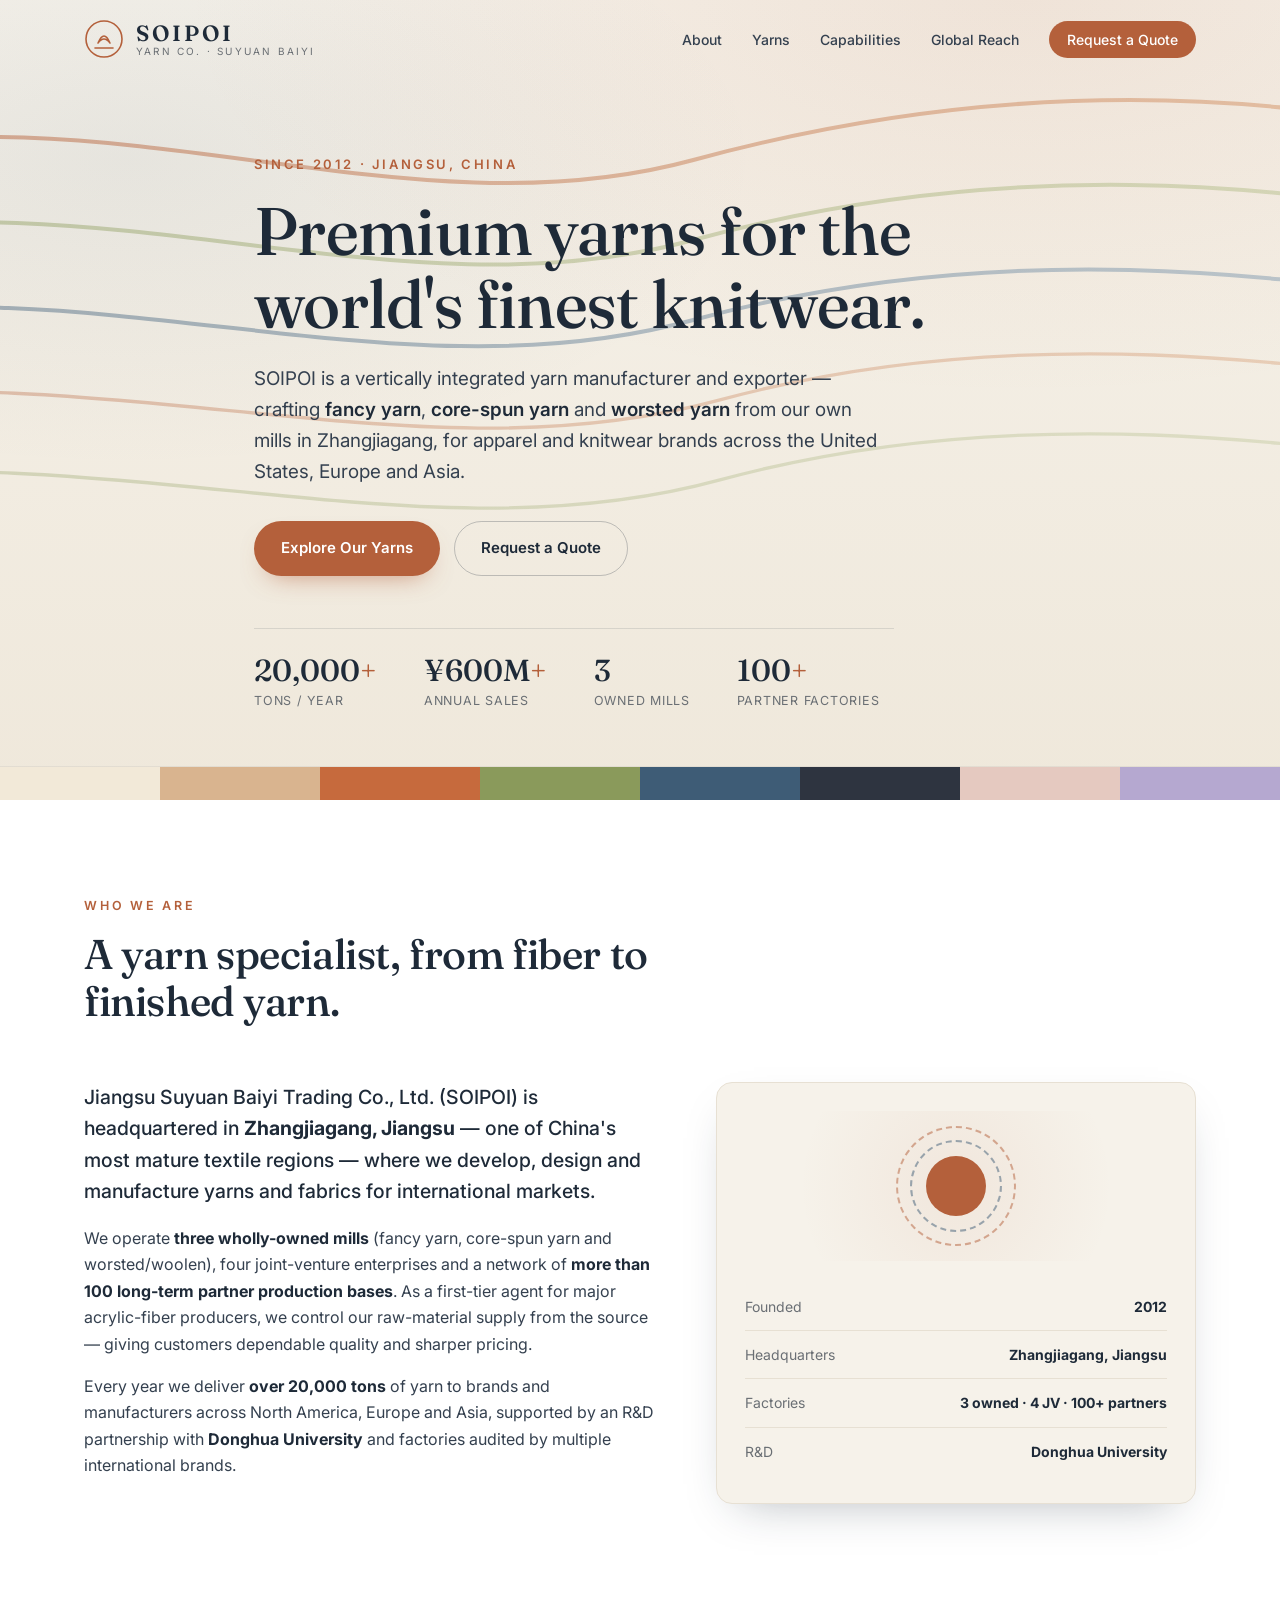
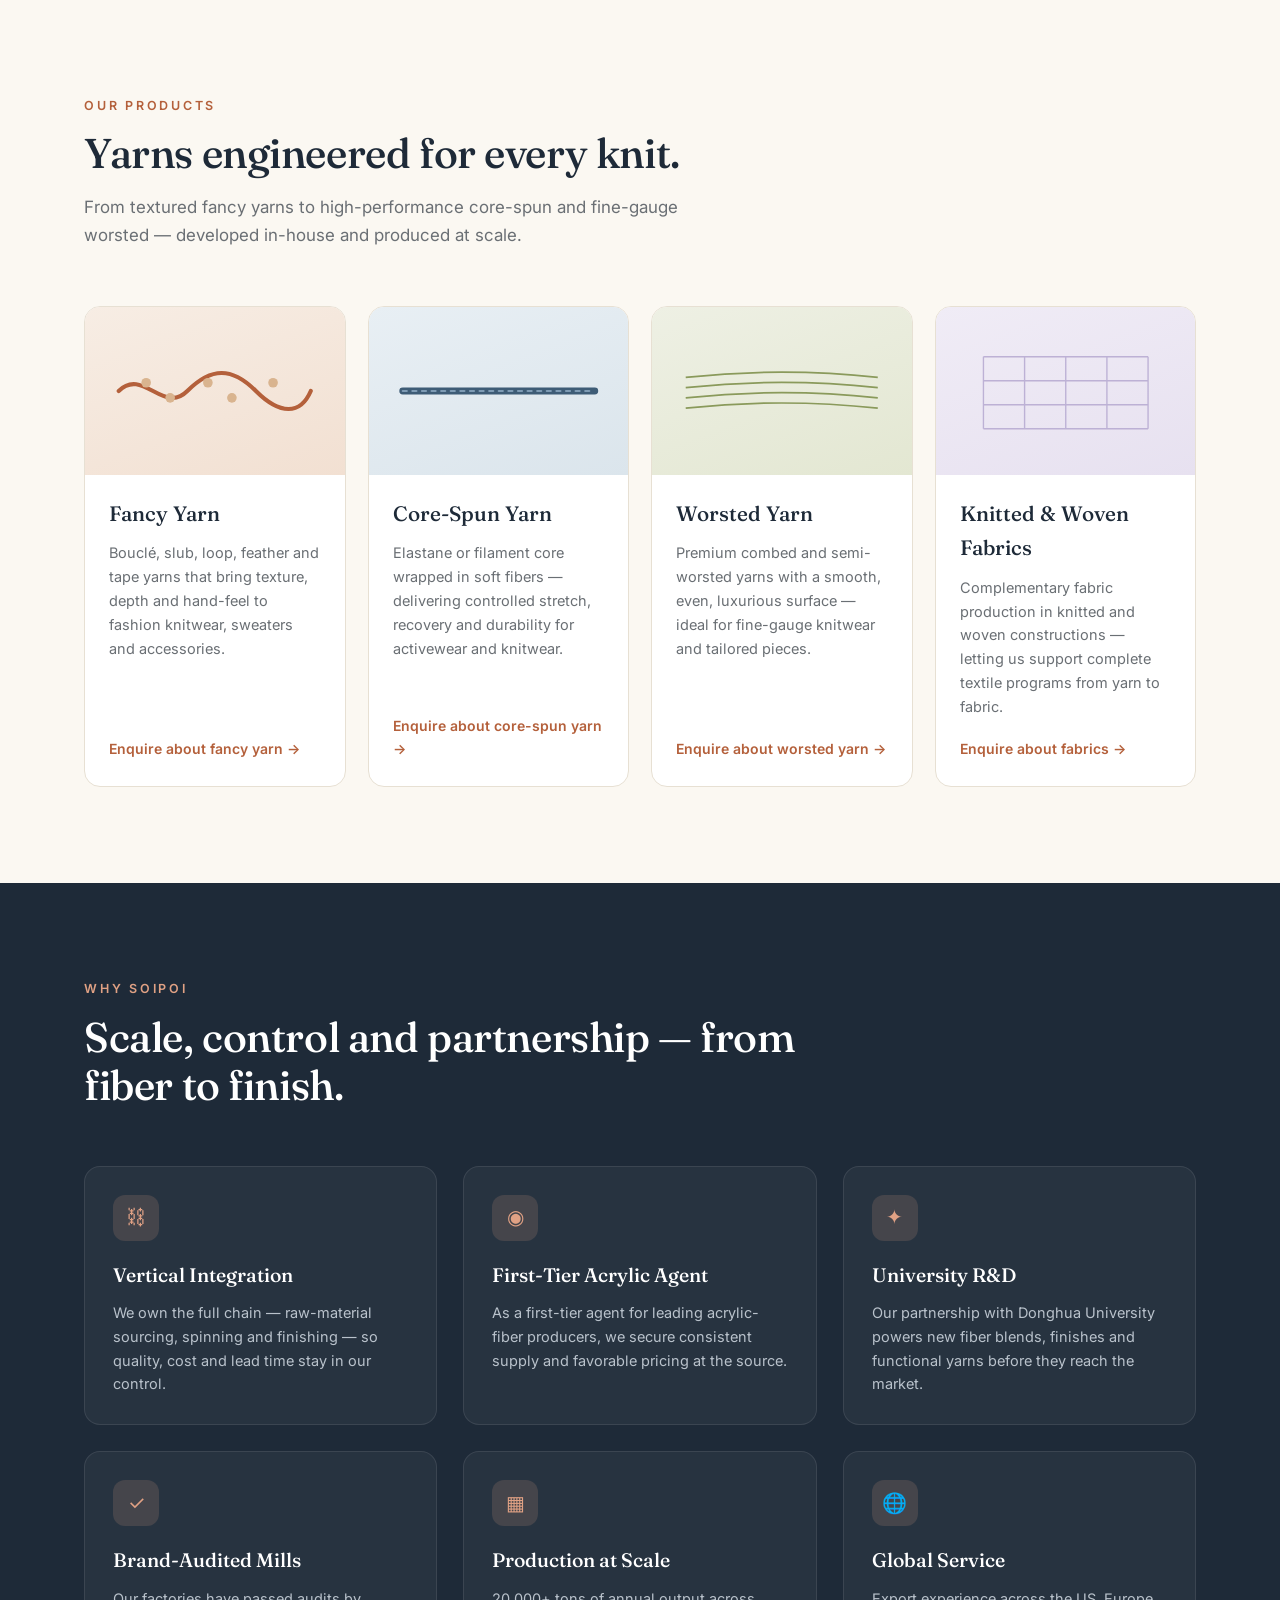
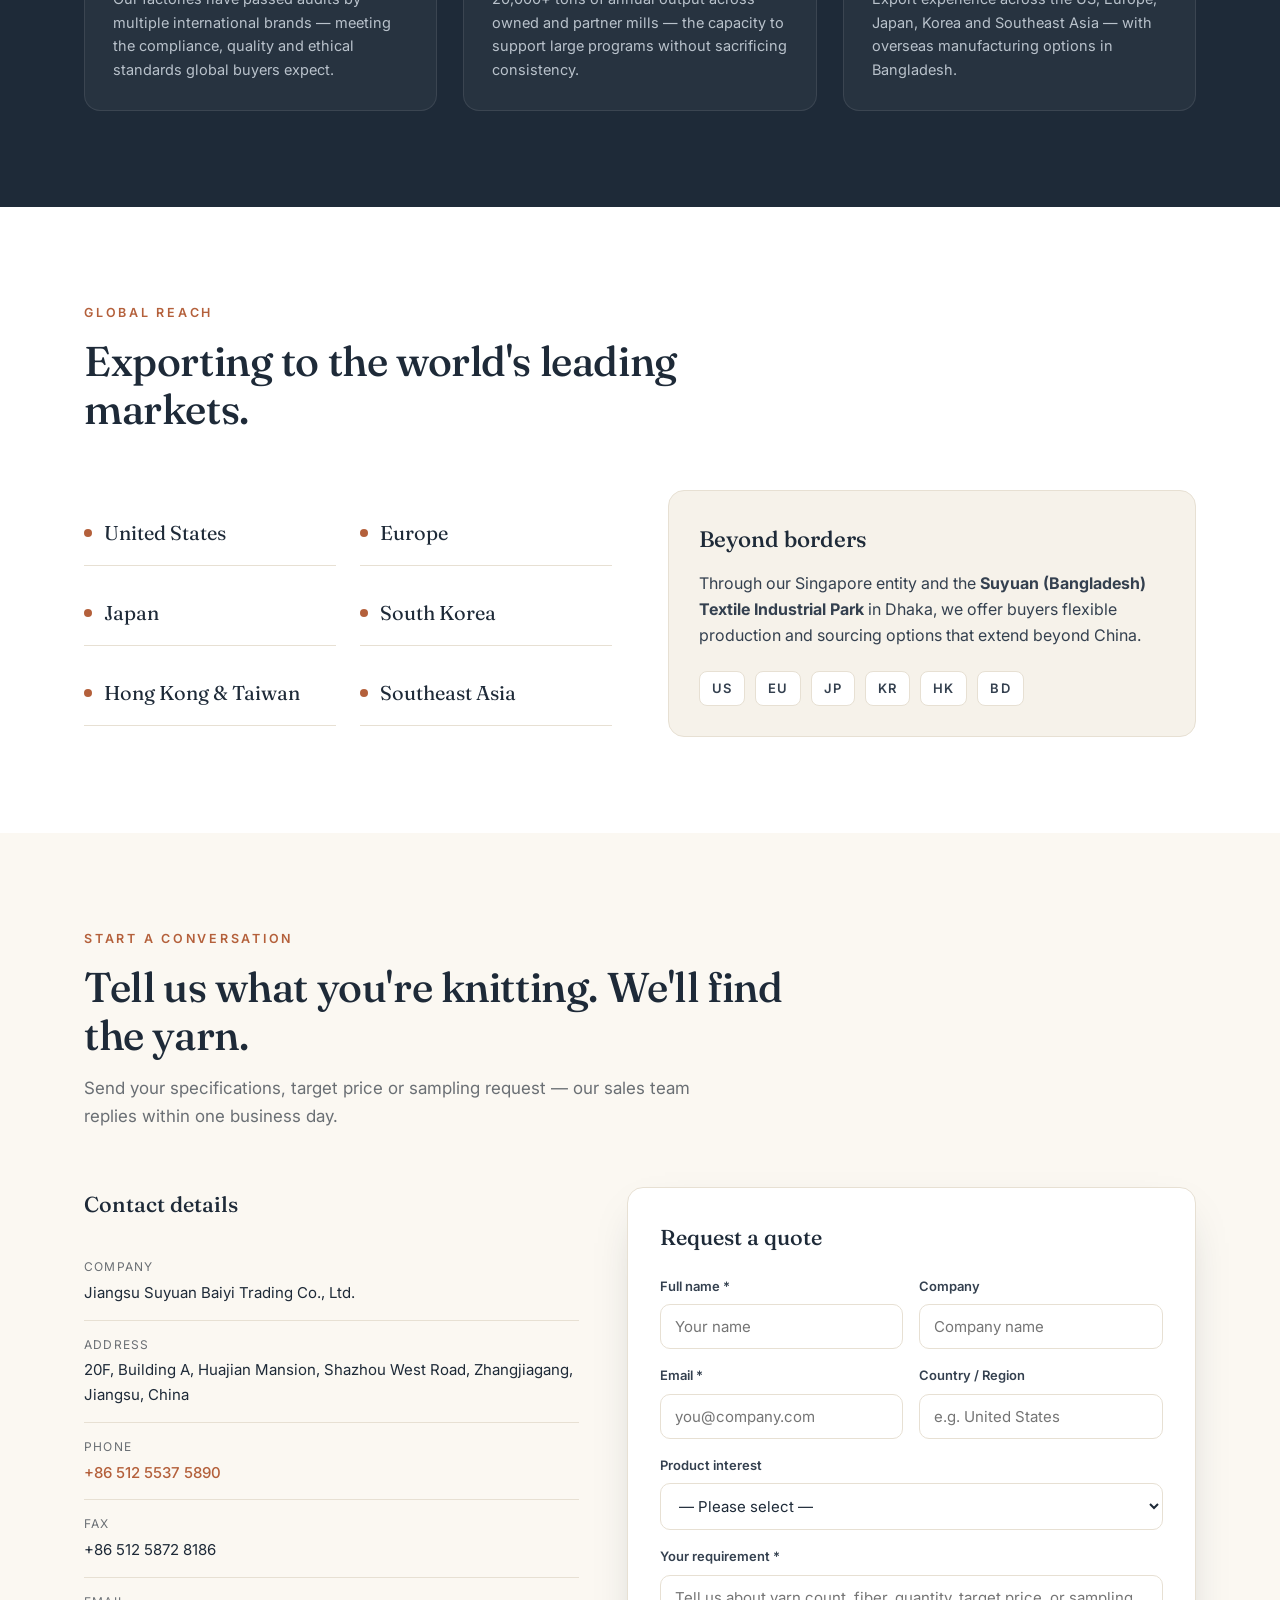
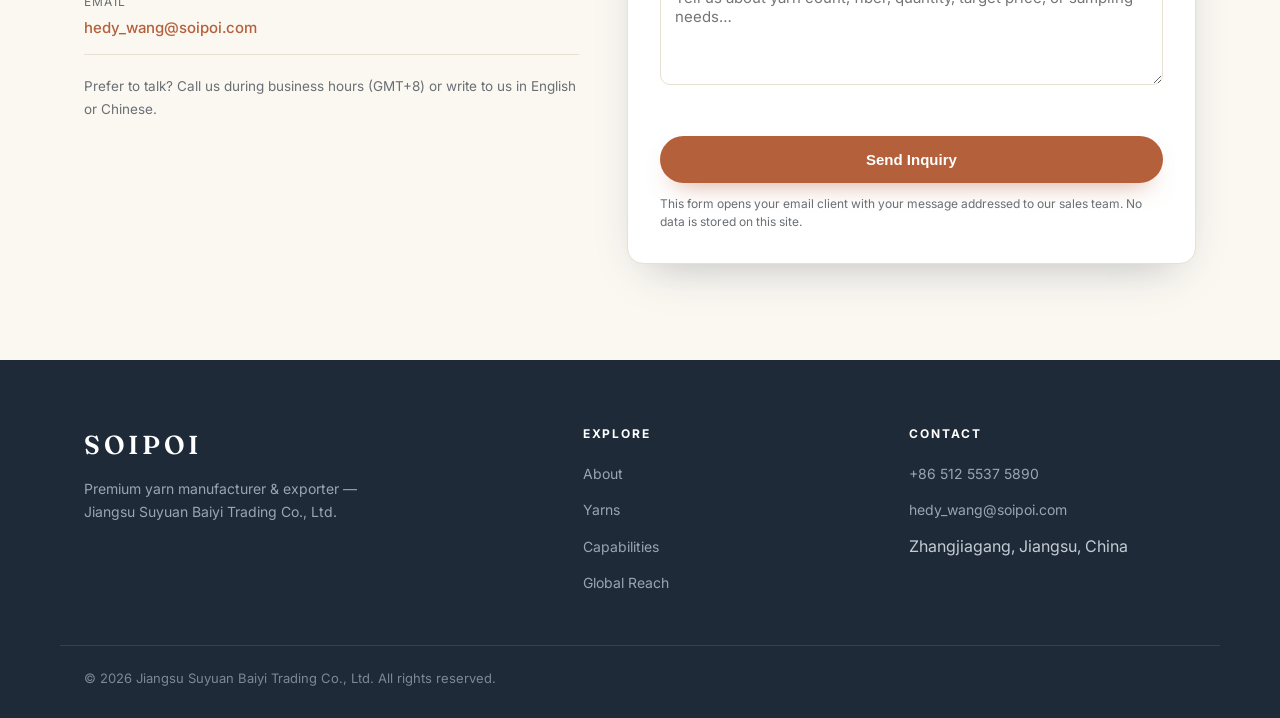
==== index.html @ b02150e7 "Launch SOIPOI overseas site for Jiangsu Suyuan Baiyi Trading Co., Ltd. Co-Authored-By: Claude <norep" ====
<!DOCTYPE html>
<html lang="en">
<head>
  <meta charset="UTF-8" />
  <meta name="viewport" content="width=device-width, initial-scale=1.0" />
  <title>SOIPOI — Premium Yarn Manufacturer &amp; Exporter | Jiangsu Suyuan Baiyi Trading Co., Ltd.</title>
  <meta name="description" content="SOIPOI (Jiangsu Suyuan Baiyi Trading Co., Ltd.) is a vertically integrated yarn manufacturer and exporter in Jiangsu, China — specialist in fancy yarn, core-spun yarn, worsted yarn and knitted/woven fabrics for brands across the US, Europe and Asia." />
  <meta name="keywords" content="fancy yarn, core-spun yarn, worsted yarn, yarn manufacturer, yarn exporter, China yarn supplier, knitted fabric, woven fabric, SOIPOI, Jiangsu Suyuan Baiyi" />
  <meta name="author" content="Jiangsu Suyuan Baiyi Trading Co., Ltd." />
  <link rel="canonical" href="https://justonething11.github.io/soipoi-yarn/" />

  <!-- Open Graph -->
  <meta property="og:type" content="website" />
  <meta property="og:site_name" content="SOIPOI — Jiangsu Suyuan Baiyi" />
  <meta property="og:title" content="SOIPOI — Premium Yarn Manufacturer &amp; Exporter" />
  <meta property="og:description" content="Fancy, core-spun and worsted yarns from our own mills in Jiangsu, China — for the world's finest knitwear and apparel brands." />
  <meta property="og:url" content="https://justonething11.github.io/soipoi-yarn/" />
  <meta name="twitter:card" content="summary_large_image" />

  <link rel="icon" type="image/svg+xml" href="favicon.svg" />
  <link rel="preconnect" href="https://fonts.googleapis.com" />
  <link rel="preconnect" href="https://fonts.gstatic.com" crossorigin />
  <link href="https://fonts.googleapis.com/css2?family=Fraunces:opsz,wght@9..144,400;9..144,500;9..144,600&family=Inter:wght@400;500;600;700&display=swap" rel="stylesheet" />
  <link rel="stylesheet" href="styles.css" />

  <!-- Structured data for search engines -->
  <script type="application/ld+json">
  {
    "@context": "https://schema.org",
    "@type": "Organization",
    "name": "Jiangsu Suyuan Baiyi Trading Co., Ltd. (SOIPOI)",
    "alternateName": "SOIPOI",
    "url": "https://justonething11.github.io/soipoi-yarn/",
    "description": "Vertically integrated yarn manufacturer and exporter specializing in fancy yarn, core-spun yarn, worsted yarn and knitted/woven fabrics.",
    "foundingDate": "2012",
    "address": {
      "@type": "PostalAddress",
      "addressLocality": "Zhangjiagang",
      "addressRegion": "Jiangsu",
      "addressCountry": "CN"
    },
    "contactPoint": {
      "@type": "ContactPoint",
      "telephone": "+86-512-55375890",
      "contactType": "sales",
      "email": "hedy_wang@soipoi.com"
    }
  }
  </script>
</head>
<body>
  <a class="skip-link" href="#main">Skip to content</a>

  <!-- ===== Header ===== -->
  <header class="site-header" id="siteHeader">
    <div class="container header-inner">
      <a class="brand" href="#top" aria-label="SOIPOI home">
        <span class="brand-mark" aria-hidden="true">
          <svg viewBox="0 0 40 40" width="40" height="40" role="img">
            <circle cx="20" cy="20" r="18" fill="none" stroke="currentColor" stroke-width="1.6"/>
            <path d="M14 24 Q20 10 26 24 Q20 16 14 24 Z" fill="none" stroke="currentColor" stroke-width="1.6" stroke-linejoin="round"/>
            <line x1="11" y1="29" x2="29" y2="29" stroke="currentColor" stroke-width="1.6" stroke-linecap="round"/>
          </svg>
        </span>
        <span class="brand-text">
          <span class="brand-name">SOIPOI</span>
          <span class="brand-sub">YARN CO. · SUYUAN BAIYI</span>
        </span>
      </a>

      <nav class="main-nav" aria-label="Primary">
        <ul>
          <li><a href="#about">About</a></li>
          <li><a href="#products">Yarns</a></li>
          <li><a href="#capabilities">Capabilities</a></li>
          <li><a href="#markets">Global Reach</a></li>
          <li><a href="#contact" class="nav-cta">Request a Quote</a></li>
        </ul>
      </nav>

      <button class="nav-toggle" id="navToggle" aria-label="Toggle menu" aria-expanded="false">
        <span></span><span></span><span></span>
      </button>
    </div>
  </header>

  <main id="main">
    <!-- ===== Hero ===== -->
    <section class="hero" id="top">
      <div class="hero-bg" aria-hidden="true">
        <svg class="hero-threads" viewBox="0 0 1200 600" preserveAspectRatio="xMidYMid slice">
          <defs>
            <linearGradient id="threadA" x1="0" y1="0" x2="1" y2="0">
              <stop offset="0" stop-color="#B4603B"/><stop offset="1" stop-color="#D89A6B"/>
            </linearGradient>
            <linearGradient id="threadB" x1="0" y1="0" x2="1" y2="0">
              <stop offset="0" stop-color="#8A9A5B"/><stop offset="1" stop-color="#B5C08A"/>
            </linearGradient>
            <linearGradient id="threadC" x1="0" y1="0" x2="1" y2="0">
              <stop offset="0" stop-color="#3E5C76"/><stop offset="1" stop-color="#7E9BB4"/>
            </linearGradient>
          </defs>
          <path d="M-40 120 C 200 60, 420 180, 640 120 S 1080 60, 1280 120" fill="none" stroke="url(#threadA)" stroke-width="3" opacity="0.5"/>
          <path d="M-40 180 C 200 130, 420 240, 640 180 S 1080 130, 1280 180" fill="none" stroke="url(#threadB)" stroke-width="3" opacity="0.45"/>
          <path d="M-40 240 C 200 200, 420 300, 640 240 S 1080 200, 1280 240" fill="none" stroke="url(#threadC)" stroke-width="3" opacity="0.45"/>
          <path d="M-40 300 C 220 270, 440 360, 660 300 S 1100 270, 1280 300" fill="none" stroke="url(#threadA)" stroke-width="2.5" opacity="0.35"/>
          <path d="M-40 360 C 220 330, 440 420, 660 360 S 1100 330, 1280 360" fill="none" stroke="url(#threadB)" stroke-width="2.5" opacity="0.32"/>
        </svg>
        <div class="hero-swatch-row" aria-hidden="true">
          <span style="--c:#F2E9D8"></span><span style="--c:#D9B48F"></span><span style="--c:#C66A3D"></span>
          <span style="--c:#8A9A5B"></span><span style="--c:#3E5C76"></span><span style="--c:#2E3440"></span>
          <span style="--c:#E5C9C0"></span><span style="--c:#B5A8D0"></span>
        </div>
      </div>

      <div class="container hero-inner">
        <p class="hero-eyebrow">Since 2012 · Jiangsu, China</p>
        <h1 class="hero-title">Premium yarns for the world's finest knitwear.</h1>
        <p class="hero-sub">
          SOIPOI is a vertically integrated yarn manufacturer and exporter — crafting
          <strong>fancy yarn</strong>, <strong>core-spun yarn</strong> and <strong>worsted yarn</strong>
          from our own mills in Zhangjiagang, for apparel and knitwear brands across the United States, Europe and Asia.
        </p>
        <div class="hero-actions">
          <a href="#products" class="btn btn-primary">Explore Our Yarns</a>
          <a href="#contact" class="btn btn-ghost">Request a Quote</a>
        </div>
        <ul class="hero-stats">
          <li><strong>20,000<span>+</span></strong><span>tons / year</span></li>
          <li><strong>¥600M<span>+</span></strong><span>annual sales</span></li>
          <li><strong>3</strong><span>owned mills</span></li>
          <li><strong>100<span>+</span></strong><span>partner factories</span></li>
        </ul>
      </div>
    </section>

    <!-- ===== About ===== -->
    <section class="section about" id="about">
      <div class="container">
        <div class="section-head">
          <p class="kicker">Who we are</p>
          <h2>A yarn specialist, from fiber to finished yarn.</h2>
        </div>
        <div class="about-grid">
          <div class="about-copy">
            <p class="lede">
              Jiangsu Suyuan Baiyi Trading Co., Ltd. (SOIPOI) is headquartered in
              <strong>Zhangjiagang, Jiangsu</strong> — one of China's most mature textile regions —
              where we develop, design and manufacture yarns and fabrics for international markets.
            </p>
            <p>
              We operate <strong>three wholly-owned mills</strong> (fancy yarn, core-spun yarn and
              worsted/woolen), four joint-venture enterprises and a network of
              <strong>more than 100 long-term partner production bases</strong>. As a first-tier agent
              for major acrylic-fiber producers, we control our raw-material supply from the source —
              giving customers dependable quality and sharper pricing.
            </p>
            <p>
              Every year we deliver <strong>over 20,000 tons</strong> of yarn to brands and manufacturers
              across North America, Europe and Asia, supported by an R&amp;D partnership with
              <strong>Donghua University</strong> and factories audited by multiple international brands.
            </p>
          </div>
          <div class="about-card">
            <div class="about-card-visual" aria-hidden="true">
              <div class="spool">
                <div class="spool-ring r1"></div>
                <div class="spool-ring r2"></div>
                <div class="spool-ring r3"></div>
                <div class="spool-core"></div>
              </div>
            </div>
            <ul class="about-facts">
              <li><span>Founded</span><strong>2012</strong></li>
              <li><span>Headquarters</span><strong>Zhangjiagang, Jiangsu</strong></li>
              <li><span>Factories</span><strong>3 owned · 4 JV · 100+ partners</strong></li>
              <li><span>R&amp;D</span><strong>Donghua University</strong></li>
            </ul>
          </div>
        </div>
      </div>
    </section>

    <!-- ===== Products ===== -->
    <section class="section products" id="products">
      <div class="container">
        <div class="section-head">
          <p class="kicker">Our products</p>
          <h2>Yarns engineered for every knit.</h2>
          <p class="section-lead">From textured fancy yarns to high-performance core-spun and fine-gauge worsted — developed in-house and produced at scale.</p>
        </div>

        <div class="product-grid">
          <article class="product-card">
            <div class="product-media fancy" aria-hidden="true">
              <svg viewBox="0 0 320 180" preserveAspectRatio="xMidYMid meet">
                <path d="M20 90 C 55 55, 85 125, 120 90 S 185 55, 220 90 S 285 125, 300 90" fill="none" stroke="#B4603B" stroke-width="6" stroke-linecap="round"/>
                <circle cx="60" cy="78" r="7" fill="#D9B48F"/><circle cx="95" cy="100" r="7" fill="#D9B48F"/>
                <circle cx="150" cy="78" r="7" fill="#D9B48F"/><circle cx="185" cy="100" r="7" fill="#D9B48F"/>
                <circle cx="245" cy="78" r="7" fill="#D9B48F"/>
              </svg>
            </div>
            <div class="product-body">
              <h3>Fancy Yarn</h3>
              <p>Bouclé, slub, loop, feather and tape yarns that bring texture, depth and hand-feel to fashion knitwear, sweaters and accessories.</p>
              <a href="#contact" class="text-link">Enquire about fancy yarn →</a>
            </div>
          </article>

          <article class="product-card">
            <div class="product-media corespun" aria-hidden="true">
              <svg viewBox="0 0 320 180" preserveAspectRatio="xMidYMid meet">
                <line x1="20" y1="90" x2="300" y2="90" stroke="#3E5C76" stroke-width="10" stroke-linecap="round"/>
                <line x1="20" y1="90" x2="300" y2="90" stroke="#7E9BB4" stroke-width="3" stroke-dasharray="6 8" stroke-linecap="round"/>
              </svg>
            </div>
            <div class="product-body">
              <h3>Core-Spun Yarn</h3>
              <p>Elastane or filament core wrapped in soft fibers — delivering controlled stretch, recovery and durability for activewear and knitwear.</p>
              <a href="#contact" class="text-link">Enquire about core-spun yarn →</a>
            </div>
          </article>

          <article class="product-card">
            <div class="product-media worsted" aria-hidden="true">
              <svg viewBox="0 0 320 180" preserveAspectRatio="xMidYMid meet">
                <path d="M20 70 Q 160 55, 300 70" fill="none" stroke="#8A9A5B" stroke-width="2.5"/>
                <path d="M20 85 Q 160 70, 300 85" fill="none" stroke="#8A9A5B" stroke-width="2.5"/>
                <path d="M20 100 Q 160 85, 300 100" fill="none" stroke="#8A9A5B" stroke-width="2.5"/>
                <path d="M20 115 Q 160 100, 300 115" fill="none" stroke="#8A9A5B" stroke-width="2.5"/>
              </svg>
            </div>
            <div class="product-body">
              <h3>Worsted Yarn</h3>
              <p>Premium combed and semi-worsted yarns with a smooth, even, luxurious surface — ideal for fine-gauge knitwear and tailored pieces.</p>
              <a href="#contact" class="text-link">Enquire about worsted yarn →</a>
            </div>
          </article>

          <article class="product-card">
            <div class="product-media fabric" aria-hidden="true">
              <svg viewBox="0 0 320 180" preserveAspectRatio="xMidYMid meet">
                <g stroke="#B5A8D0" stroke-width="2" opacity="0.85">
                  <line x1="40" y1="40" x2="280" y2="40"/><line x1="40" y1="75" x2="280" y2="75"/>
                  <line x1="40" y1="110" x2="280" y2="110"/><line x1="40" y1="145" x2="280" y2="145"/>
                  <line x1="40" y1="40" x2="40" y2="145"/><line x1="100" y1="40" x2="100" y2="145"/>
                  <line x1="160" y1="40" x2="160" y2="145"/><line x1="220" y1="40" x2="220" y2="145"/>
                  <line x1="280" y1="40" x2="280" y2="145"/>
                </g>
              </svg>
            </div>
            <div class="product-body">
              <h3>Knitted &amp; Woven Fabrics</h3>
              <p>Complementary fabric production in knitted and woven constructions — letting us support complete textile programs from yarn to fabric.</p>
              <a href="#contact" class="text-link">Enquire about fabrics →</a>
            </div>
          </article>
        </div>
      </div>
    </section>

    <!-- ===== Capabilities ===== -->
    <section class="section capabilities" id="capabilities">
      <div class="container">
        <div class="section-head">
          <p class="kicker">Why SOIPOI</p>
          <h2>Scale, control and partnership — from fiber to finish.</h2>
        </div>
        <div class="capability-grid">
          <div class="capability">
            <span class="cap-icon" aria-hidden="true">⛓</span>
            <h3>Vertical Integration</h3>
            <p>We own the full chain — raw-material sourcing, spinning and finishing — so quality, cost and lead time stay in our control.</p>
          </div>
          <div class="capability">
            <span class="cap-icon" aria-hidden="true">◉</span>
            <h3>First-Tier Acrylic Agent</h3>
            <p>As a first-tier agent for leading acrylic-fiber producers, we secure consistent supply and favorable pricing at the source.</p>
          </div>
          <div class="capability">
            <span class="cap-icon" aria-hidden="true">✦</span>
            <h3>University R&amp;D</h3>
            <p>Our partnership with Donghua University powers new fiber blends, finishes and functional yarns before they reach the market.</p>
          </div>
          <div class="capability">
            <span class="cap-icon" aria-hidden="true">✓</span>
            <h3>Brand-Audited Mills</h3>
            <p>Our factories have passed audits by multiple international brands — meeting the compliance, quality and ethical standards global buyers expect.</p>
          </div>
          <div class="capability">
            <span class="cap-icon" aria-hidden="true">▦</span>
            <h3>Production at Scale</h3>
            <p>20,000+ tons of annual output across owned and partner mills — the capacity to support large programs without sacrificing consistency.</p>
          </div>
          <div class="capability">
            <span class="cap-icon" aria-hidden="true">🌐</span>
            <h3>Global Service</h3>
            <p>Export experience across the US, Europe, Japan, Korea and Southeast Asia — with overseas manufacturing options in Bangladesh.</p>
          </div>
        </div>
      </div>
    </section>

    <!-- ===== Global reach ===== -->
    <section class="section markets" id="markets">
      <div class="container">
        <div class="section-head">
          <p class="kicker">Global reach</p>
          <h2>Exporting to the world's leading markets.</h2>
        </div>
        <div class="markets-grid">
          <ul class="market-list">
            <li>United States</li>
            <li>Europe</li>
            <li>Japan</li>
            <li>South Korea</li>
            <li>Hong Kong &amp; Taiwan</li>
            <li>Southeast Asia</li>
          </ul>
          <div class="market-note">
            <h3>Beyond borders</h3>
            <p>
              Through our Singapore entity and the <strong>Suyuan (Bangladesh) Textile Industrial Park</strong> in Dhaka,
              we offer buyers flexible production and sourcing options that extend beyond China.
            </p>
            <div class="market-flags" aria-hidden="true">
              <span class="flag">US</span><span class="flag">EU</span><span class="flag">JP</span>
              <span class="flag">KR</span><span class="flag">HK</span><span class="flag">BD</span>
            </div>
          </div>
        </div>
      </div>
    </section>

    <!-- ===== Contact / lead capture ===== -->
    <section class="section contact" id="contact">
      <div class="container">
        <div class="section-head">
          <p class="kicker">Start a conversation</p>
          <h2>Tell us what you're knitting. We'll find the yarn.</h2>
          <p class="section-lead">Send your specifications, target price or sampling request — our sales team replies within one business day.</p>
        </div>

        <div class="contact-grid">
          <div class="contact-info">
            <h3>Contact details</h3>
            <dl>
              <div><dt>Company</dt><dd>Jiangsu Suyuan Baiyi Trading Co., Ltd.</dd></div>
              <div><dt>Address</dt><dd>20F, Building A, Huajian Mansion, Shazhou West Road, Zhangjiagang, Jiangsu, China</dd></div>
              <div><dt>Phone</dt><dd><a href="tel:+8651255375890">+86 512 5537 5890</a></dd></div>
              <div><dt>Fax</dt><dd>+86 512 5872 8186</dd></div>
              <div><dt>Email</dt><dd><a href="mailto:hedy_wang@soipoi.com">hedy_wang@soipoi.com</a></dd></div>
            </dl>
            <p class="contact-note">Prefer to talk? Call us during business hours (GMT+8) or write to us in English or Chinese.</p>
          </div>

          <form class="inquiry-form" id="inquiryForm" novalidate>
            <h3>Request a quote</h3>
            <div class="form-row">
              <div class="field">
                <label for="f-name">Full name *</label>
                <input id="f-name" name="name" type="text" required autocomplete="name" placeholder="Your name" />
              </div>
              <div class="field">
                <label for="f-company">Company</label>
                <input id="f-company" name="company" type="text" autocomplete="organization" placeholder="Company name" />
              </div>
            </div>
            <div class="form-row">
              <div class="field">
                <label for="f-email">Email *</label>
                <input id="f-email" name="email" type="email" required autocomplete="email" placeholder="you@company.com" />
              </div>
              <div class="field">
                <label for="f-country">Country / Region</label>
                <input id="f-country" name="country" type="text" autocomplete="country-name" placeholder="e.g. United States" />
              </div>
            </div>
            <div class="field">
              <label for="f-interest">Product interest</label>
              <select id="f-interest" name="interest">
                <option value="">— Please select —</option>
                <option>Fancy Yarn</option>
                <option>Core-Spun Yarn</option>
                <option>Worsted Yarn</option>
                <option>Knitted / Woven Fabrics</option>
                <option>Other / Not sure yet</option>
              </select>
            </div>
            <div class="field">
              <label for="f-message">Your requirement *</label>
              <textarea id="f-message" name="message" rows="4" required placeholder="Tell us about yarn count, fiber, quantity, target price, or sampling needs…"></textarea>
            </div>
            <p class="form-hint" id="formHint" role="status"></p>
            <button type="submit" class="btn btn-primary btn-block">Send Inquiry</button>
            <p class="form-fineprint">This form opens your email client with your message addressed to our sales team. No data is stored on this site.</p>
          </form>
        </div>
      </div>
    </section>
  </main>

  <!-- ===== Footer ===== -->
  <footer class="site-footer">
    <div class="container footer-grid">
      <div class="footer-brand">
        <span class="brand-name">SOIPOI</span>
        <p>Premium yarn manufacturer &amp; exporter — Jiangsu Suyuan Baiyi Trading Co., Ltd.</p>
      </div>
      <div class="footer-col">
        <h4>Explore</h4>
        <ul>
          <li><a href="#about">About</a></li>
          <li><a href="#products">Yarns</a></li>
          <li><a href="#capabilities">Capabilities</a></li>
          <li><a href="#markets">Global Reach</a></li>
        </ul>
      </div>
      <div class="footer-col">
        <h4>Contact</h4>
        <ul>
          <li><a href="tel:+8651255375890">+86 512 5537 5890</a></li>
          <li><a href="mailto:hedy_wang@soipoi.com">hedy_wang@soipoi.com</a></li>
          <li>Zhangjiagang, Jiangsu, China</li>
        </ul>
      </div>
    </div>
    <div class="container footer-bottom">
      <p>© <span id="year">2026</span> Jiangsu Suyuan Baiyi Trading Co., Ltd. All rights reserved.</p>
    </div>
  </footer>

  <script src="script.js"></script>
</body>
</html>
---- styles.css ----
/* ============================================================
   SOIPOI — Jiangsu Suyuan Baiyi Trading Co., Ltd.
   Overseas marketing site styles
   ============================================================ */

:root {
  --ink: #1e2a38;
  --ink-soft: #34404f;
  --cream: #f6f2ea;
  --cream-2: #fbf8f2;
  --paper: #ffffff;
  --accent: #b4603b;
  --accent-dark: #9a4e30;
  --sage: #8a9a5b;
  --blue: #3e5c76;
  --muted: #6a6f74;
  --line: #e7e0d3;
  --shadow: 0 18px 45px -22px rgba(30, 42, 56, 0.35);
  --radius: 16px;
  --maxw: 1160px;
  --font-serif: "Fraunces", Georgia, "Times New Roman", serif;
  --font-sans: "Inter", -apple-system, BlinkMacSystemFont, "Segoe UI", Roboto, Helvetica, Arial, sans-serif;
}

* { margin: 0; padding: 0; box-sizing: border-box; }

html { scroll-behavior: smooth; scroll-padding-top: 88px; }

body {
  font-family: var(--font-sans);
  color: var(--ink);
  background: var(--cream-2);
  line-height: 1.65;
  -webkit-font-smoothing: antialiased;
}

a { color: inherit; text-decoration: none; }
ul { list-style: none; }
img, svg { display: block; max-width: 100%; }

.container { width: 100%; max-width: var(--maxw); margin: 0 auto; padding: 0 24px; }

.skip-link {
  position: absolute; left: -9999px; top: 0; background: var(--ink); color: #fff;
  padding: 10px 18px; z-index: 1000; border-radius: 0 0 8px 0;
}
.skip-link:focus { left: 0; }

/* ===== Header ===== */
.site-header {
  position: fixed; top: 0; left: 0; right: 0; z-index: 100;
  transition: background 0.3s ease, box-shadow 0.3s ease;
  background: transparent;
}
.site-header.scrolled {
  background: rgba(251, 248, 242, 0.92);
  backdrop-filter: saturate(140%) blur(10px);
  box-shadow: 0 1px 0 var(--line);
}
.header-inner {
  display: flex; align-items: center; justify-content: space-between;
  height: 78px;
}

.brand { display: flex; align-items: center; gap: 12px; color: var(--ink); }
.brand-mark { color: var(--accent); line-height: 0; }
.brand-text { display: flex; flex-direction: column; line-height: 1.1; }
.brand-name {
  font-family: var(--font-serif); font-weight: 600; font-size: 22px; letter-spacing: 0.14em;
}
.brand-sub { font-size: 10px; letter-spacing: 0.22em; text-transform: uppercase; color: var(--muted); }

.main-nav ul { display: flex; align-items: center; gap: 30px; }
.main-nav a {
  font-size: 14px; font-weight: 500; color: var(--ink-soft);
  transition: color 0.2s ease; position: relative;
}
.main-nav a:not(.nav-cta):hover { color: var(--accent); }
.nav-cta {
  background: var(--accent); color: #fff !important; padding: 10px 18px; border-radius: 999px;
  font-weight: 600; transition: background 0.2s ease, transform 0.2s ease;
}
.nav-cta:hover { background: var(--accent-dark); transform: translateY(-1px); }

.nav-toggle { display: none; background: none; border: 0; cursor: pointer; padding: 8px; }
.nav-toggle span {
  display: block; width: 24px; height: 2px; background: var(--ink);
  margin: 5px 0; transition: transform 0.25s ease, opacity 0.25s ease;
}
.nav-toggle.open span:nth-child(1) { transform: translateY(7px) rotate(45deg); }
.nav-toggle.open span:nth-child(2) { opacity: 0; }
.nav-toggle.open span:nth-child(3) { transform: translateY(-7px) rotate(-45deg); }

/* ===== Hero ===== */
.hero { position: relative; padding: 150px 0 88px; overflow: hidden; }
.hero-bg { position: absolute; inset: 0; z-index: 0; }
.hero-bg::before {
  content: ""; position: absolute; inset: 0;
  background:
    radial-gradient(120% 90% at 80% 0%, rgba(180, 96, 59, 0.10), transparent 55%),
    radial-gradient(90% 70% at 10% 20%, rgba(62, 92, 118, 0.08), transparent 55%),
    linear-gradient(180deg, #f6f2ea 0%, #efe8db 100%);
}
.hero-threads { position: absolute; inset: 0; width: 100%; height: 100%; }
.hero-swatch-row {
  position: absolute; bottom: 0; left: 0; right: 0; height: 34px;
  display: flex; overflow: hidden; border-top: 1px solid rgba(30,42,56,0.06);
}
.hero-swatch-row span { flex: 1; background: var(--c); }
.hero-inner { position: relative; z-index: 1; max-width: 820px; }

.hero-eyebrow {
  display: inline-block; font-size: 13px; letter-spacing: 0.2em; text-transform: uppercase;
  color: var(--accent); font-weight: 600; margin-bottom: 20px;
}
.hero-title {
  font-family: var(--font-serif); font-weight: 500; font-size: clamp(2.4rem, 5.4vw, 4.2rem);
  line-height: 1.08; letter-spacing: -0.01em; color: var(--ink); margin-bottom: 22px;
}
.hero-sub { font-size: clamp(1rem, 1.6vw, 1.18rem); color: var(--ink-soft); max-width: 640px; margin-bottom: 34px; }
.hero-sub strong { color: var(--ink); font-weight: 600; }

.hero-actions { display: flex; gap: 14px; flex-wrap: wrap; margin-bottom: 52px; }

.btn {
  display: inline-flex; align-items: center; justify-content: center;
  padding: 14px 26px; border-radius: 999px; font-weight: 600; font-size: 15px;
  cursor: pointer; border: 1px solid transparent; transition: transform 0.18s ease, box-shadow 0.18s ease, background 0.18s ease;
}
.btn-primary { background: var(--accent); color: #fff; box-shadow: 0 12px 26px -14px rgba(180, 96, 59, 0.7); }
.btn-primary:hover { background: var(--accent-dark); transform: translateY(-2px); }
.btn-ghost { background: transparent; color: var(--ink); border-color: rgba(30,42,56,0.25); }
.btn-ghost:hover { border-color: var(--ink); transform: translateY(-2px); }
.btn-block { width: 100%; }

.hero-stats {
  display: grid; grid-template-columns: repeat(4, auto); gap: 32px; max-width: 640px;
  border-top: 1px solid rgba(30,42,56,0.12); padding-top: 26px;
}
.hero-stats li { display: flex; flex-direction: column; }
.hero-stats strong { font-family: var(--font-serif); font-size: 1.9rem; font-weight: 500; line-height: 1; }
.hero-stats strong span { color: var(--accent); }
.hero-stats li > span { font-size: 12.5px; color: var(--muted); text-transform: uppercase; letter-spacing: 0.06em; margin-top: 6px; }

/* ===== Sections ===== */
.section { padding: 96px 0; }
.section-head { max-width: 720px; margin-bottom: 56px; }
.kicker {
  font-size: 12.5px; letter-spacing: 0.22em; text-transform: uppercase; color: var(--accent);
  font-weight: 600; margin-bottom: 14px;
}
.section-head h2 {
  font-family: var(--font-serif); font-weight: 500; font-size: clamp(1.8rem, 3.6vw, 2.6rem);
  line-height: 1.15; color: var(--ink); letter-spacing: -0.01em;
}
.section-lead { color: var(--muted); font-size: 1.06rem; margin-top: 16px; max-width: 640px; }

/* ===== About ===== */
.about { background: var(--paper); }
.about-grid { display: grid; grid-template-columns: 1.2fr 1fr; gap: 56px; align-items: start; }
.about-copy .lede { font-size: 1.22rem; line-height: 1.6; color: var(--ink); font-weight: 500; margin-bottom: 18px; }
.about-copy p { color: var(--ink-soft); margin-bottom: 16px; }
.about-copy strong { color: var(--ink); }

.about-card {
  background: var(--cream); border: 1px solid var(--line); border-radius: var(--radius);
  padding: 28px; box-shadow: var(--shadow);
}
.about-card-visual {
  height: 150px; display: grid; place-items: center; margin-bottom: 22px;
  background: radial-gradient(circle at 50% 50%, rgba(180,96,59,0.08), transparent 70%);
}
.spool { position: relative; width: 120px; height: 120px; }
.spool-core { position: absolute; inset: 30px; border-radius: 50%; background: var(--accent); }
.spool-ring {
  position: absolute; inset: 0; border-radius: 50%; border: 2px dashed rgba(180,96,59,0.5);
  animation: spin 24s linear infinite;
}
.spool-ring.r2 { inset: 14px; border-color: rgba(62,92,118,0.5); animation-direction: reverse; animation-duration: 30s; }
.spool-ring.r3 { inset: 44px; border-color: rgba(138,154,91,0.6); animation-duration: 18s; }
@keyframes spin { to { transform: rotate(360deg); } }

.about-facts li {
  display: flex; justify-content: space-between; gap: 12px; padding: 12px 0;
  border-bottom: 1px solid var(--line); font-size: 14px;
}
.about-facts li:last-child { border-bottom: 0; }
.about-facts span { color: var(--muted); }
.about-facts strong { color: var(--ink); text-align: right; }

/* ===== Products ===== */
.products { background: var(--cream-2); }
.product-grid { display: grid; grid-template-columns: repeat(4, 1fr); gap: 22px; }
.product-card {
  background: var(--paper); border: 1px solid var(--line); border-radius: var(--radius);
  overflow: hidden; transition: transform 0.22s ease, box-shadow 0.22s ease;
  display: flex; flex-direction: column;
}
.product-card:hover { transform: translateY(-6px); box-shadow: var(--shadow); }
.product-media { height: 168px; display: grid; place-items: center; padding: 20px; }
.product-media svg { width: 100%; height: 100%; }
.product-media.fancy { background: linear-gradient(160deg, #f7ede4, #f2e0d2); }
.product-media.corespun { background: linear-gradient(160deg, #e8eff4, #dbe5ec); }
.product-media.worsted { background: linear-gradient(160deg, #eef0e4, #e3e7d2); }
.product-media.fabric { background: linear-gradient(160deg, #f0ecf6, #e7e1f0); }
.product-body { padding: 22px 24px 26px; display: flex; flex-direction: column; flex: 1; }
.product-body h3 { font-family: var(--font-serif); font-weight: 500; font-size: 1.3rem; margin-bottom: 10px; }
.product-body p { color: var(--muted); font-size: 14.5px; margin-bottom: 18px; flex: 1; }
.text-link { color: var(--accent); font-weight: 600; font-size: 14px; }
.text-link:hover { color: var(--accent-dark); }

/* ===== Capabilities ===== */
.capabilities { background: var(--ink); color: #eef1f4; }
.capabilities .kicker { color: #e0a184; }
.capabilities .section-head h2 { color: #fff; }
.capability-grid { display: grid; grid-template-columns: repeat(3, 1fr); gap: 26px; }
.capability {
  background: rgba(255,255,255,0.045); border: 1px solid rgba(255,255,255,0.09);
  border-radius: var(--radius); padding: 28px; transition: transform 0.2s ease, background 0.2s ease;
}
.capability:hover { transform: translateY(-4px); background: rgba(255,255,255,0.07); }
.cap-icon {
  display: inline-grid; place-items: center; width: 46px; height: 46px; border-radius: 12px;
  background: rgba(224,161,132,0.16); color: #e0a184; font-size: 20px; margin-bottom: 18px;
}
.capability h3 { font-family: var(--font-serif); font-weight: 500; font-size: 1.22rem; margin-bottom: 10px; color: #fff; }
.capability p { color: #b9c2cb; font-size: 14.5px; }

/* ===== Markets ===== */
.markets { background: var(--paper); }
.markets-grid { display: grid; grid-template-columns: 1fr 1fr; gap: 56px; align-items: center; }
.market-list { display: grid; grid-template-columns: 1fr 1fr; gap: 14px 24px; }
.market-list li {
  font-family: var(--font-serif); font-size: 1.25rem; color: var(--ink);
  padding: 16px 0; border-bottom: 1px solid var(--line); display: flex; align-items: center; gap: 12px;
}
.market-list li::before { content: ""; width: 8px; height: 8px; border-radius: 50%; background: var(--accent); }
.market-note { background: var(--cream); border: 1px solid var(--line); border-radius: var(--radius); padding: 30px; }
.market-note h3 { font-family: var(--font-serif); font-weight: 500; font-size: 1.4rem; margin-bottom: 12px; }
.market-note p { color: var(--ink-soft); margin-bottom: 22px; }
.market-flags { display: flex; gap: 10px; flex-wrap: wrap; }
.flag {
  padding: 6px 12px; border-radius: 8px; background: var(--paper); border: 1px solid var(--line);
  font-size: 13px; font-weight: 600; letter-spacing: 0.08em; color: var(--ink-soft);
}

/* ===== Contact ===== */
.contact { background: var(--cream-2); }
.contact-grid { display: grid; grid-template-columns: 1fr 1.15fr; gap: 48px; align-items: start; }
.contact-info h3, .inquiry-form h3 { font-family: var(--font-serif); font-weight: 500; font-size: 1.35rem; margin-bottom: 20px; }
.contact-info dl div { padding: 14px 0; border-bottom: 1px solid var(--line); }
.contact-info dt { font-size: 12px; text-transform: uppercase; letter-spacing: 0.1em; color: var(--muted); margin-bottom: 4px; }
.contact-info dd { font-size: 15px; color: var(--ink); }
.contact-info dd a { color: var(--accent); font-weight: 500; }
.contact-note { margin-top: 20px; font-size: 13.5px; color: var(--muted); }

.inquiry-form {
  background: var(--paper); border: 1px solid var(--line); border-radius: var(--radius);
  padding: 32px; box-shadow: var(--shadow);
}
.form-row { display: grid; grid-template-columns: 1fr 1fr; gap: 16px; }
.field { margin-bottom: 16px; }
.field label { display: block; font-size: 13px; font-weight: 600; margin-bottom: 7px; color: var(--ink-soft); }
.field input, .field select, .field textarea {
  width: 100%; padding: 12px 14px; font-size: 15px; font-family: var(--font-sans);
  border: 1px solid var(--line); border-radius: 10px; background: #fff; color: var(--ink);
  transition: border-color 0.2s ease, box-shadow 0.2s ease;
}
.field input:focus, .field select:focus, .field textarea:focus {
  outline: none; border-color: var(--accent); box-shadow: 0 0 0 3px rgba(180,96,59,0.14);
}
.field textarea { resize: vertical; min-height: 110px; }
.form-hint { font-size: 13.5px; color: var(--accent); min-height: 20px; margin-bottom: 8px; }
.form-hint.error { color: #b23a3a; }
.form-fineprint { font-size: 12px; color: var(--muted); margin-top: 12px; line-height: 1.5; }

/* ===== Footer ===== */
.site-footer { background: var(--ink); color: #c3cbd3; padding: 64px 0 28px; }
.footer-grid { display: grid; grid-template-columns: 1.6fr 1fr 1fr; gap: 40px; margin-bottom: 40px; }
.footer-brand .brand-name { font-family: var(--font-serif); font-size: 26px; letter-spacing: 0.14em; color: #fff; display: block; margin-bottom: 10px; }
.footer-brand p { font-size: 14px; color: #9aa5b0; max-width: 320px; }
.footer-col h4 { font-size: 12px; letter-spacing: 0.16em; text-transform: uppercase; color: #fff; margin-bottom: 16px; }
.footer-col li { margin-bottom: 10px; }
.footer-col a { font-size: 14px; color: #9aa5b0; }
.footer-col a:hover { color: #fff; }
.footer-bottom { border-top: 1px solid rgba(255,255,255,0.1); padding-top: 22px; font-size: 13px; color: #7d8894; }

/* ===== Reveal animation ===== */
.reveal { opacity: 0; transform: translateY(22px); transition: opacity 0.6s ease, transform 0.6s ease; }
.reveal.visible { opacity: 1; transform: none; }

/* ===== Responsive ===== */
@media (max-width: 960px) {
  .product-grid { grid-template-columns: repeat(2, 1fr); }
  .capability-grid { grid-template-columns: repeat(2, 1fr); }
  .about-grid, .markets-grid { grid-template-columns: 1fr; gap: 40px; }
  .contact-grid { grid-template-columns: 1fr; }
}

@media (max-width: 640px) {
  .main-nav {
    position: fixed; top: 78px; left: 0; right: 0; background: var(--cream-2);
    padding: 20px 24px; box-shadow: 0 20px 30px -20px rgba(30,42,56,0.4);
    transform: translateY(-130%); transition: transform 0.3s ease;
  }
  .main-nav.open { transform: translateY(0); }
  .main-nav ul { flex-direction: column; align-items: stretch; gap: 6px; }
  .main-nav a { display: block; padding: 12px 4px; font-size: 16px; border-bottom: 1px solid var(--line); }
  .main-nav a.nav-cta { text-align: center; border-bottom: 0; margin-top: 8px; }
  .nav-toggle { display: block; }

  .hero { padding: 120px 0 70px; }
  .hero-stats { grid-template-columns: repeat(2, 1fr); gap: 22px; }
  .form-row { grid-template-columns: 1fr; }
  .product-grid, .capability-grid { grid-template-columns: 1fr; }
  .footer-grid { grid-template-columns: 1fr; gap: 28px; }
}
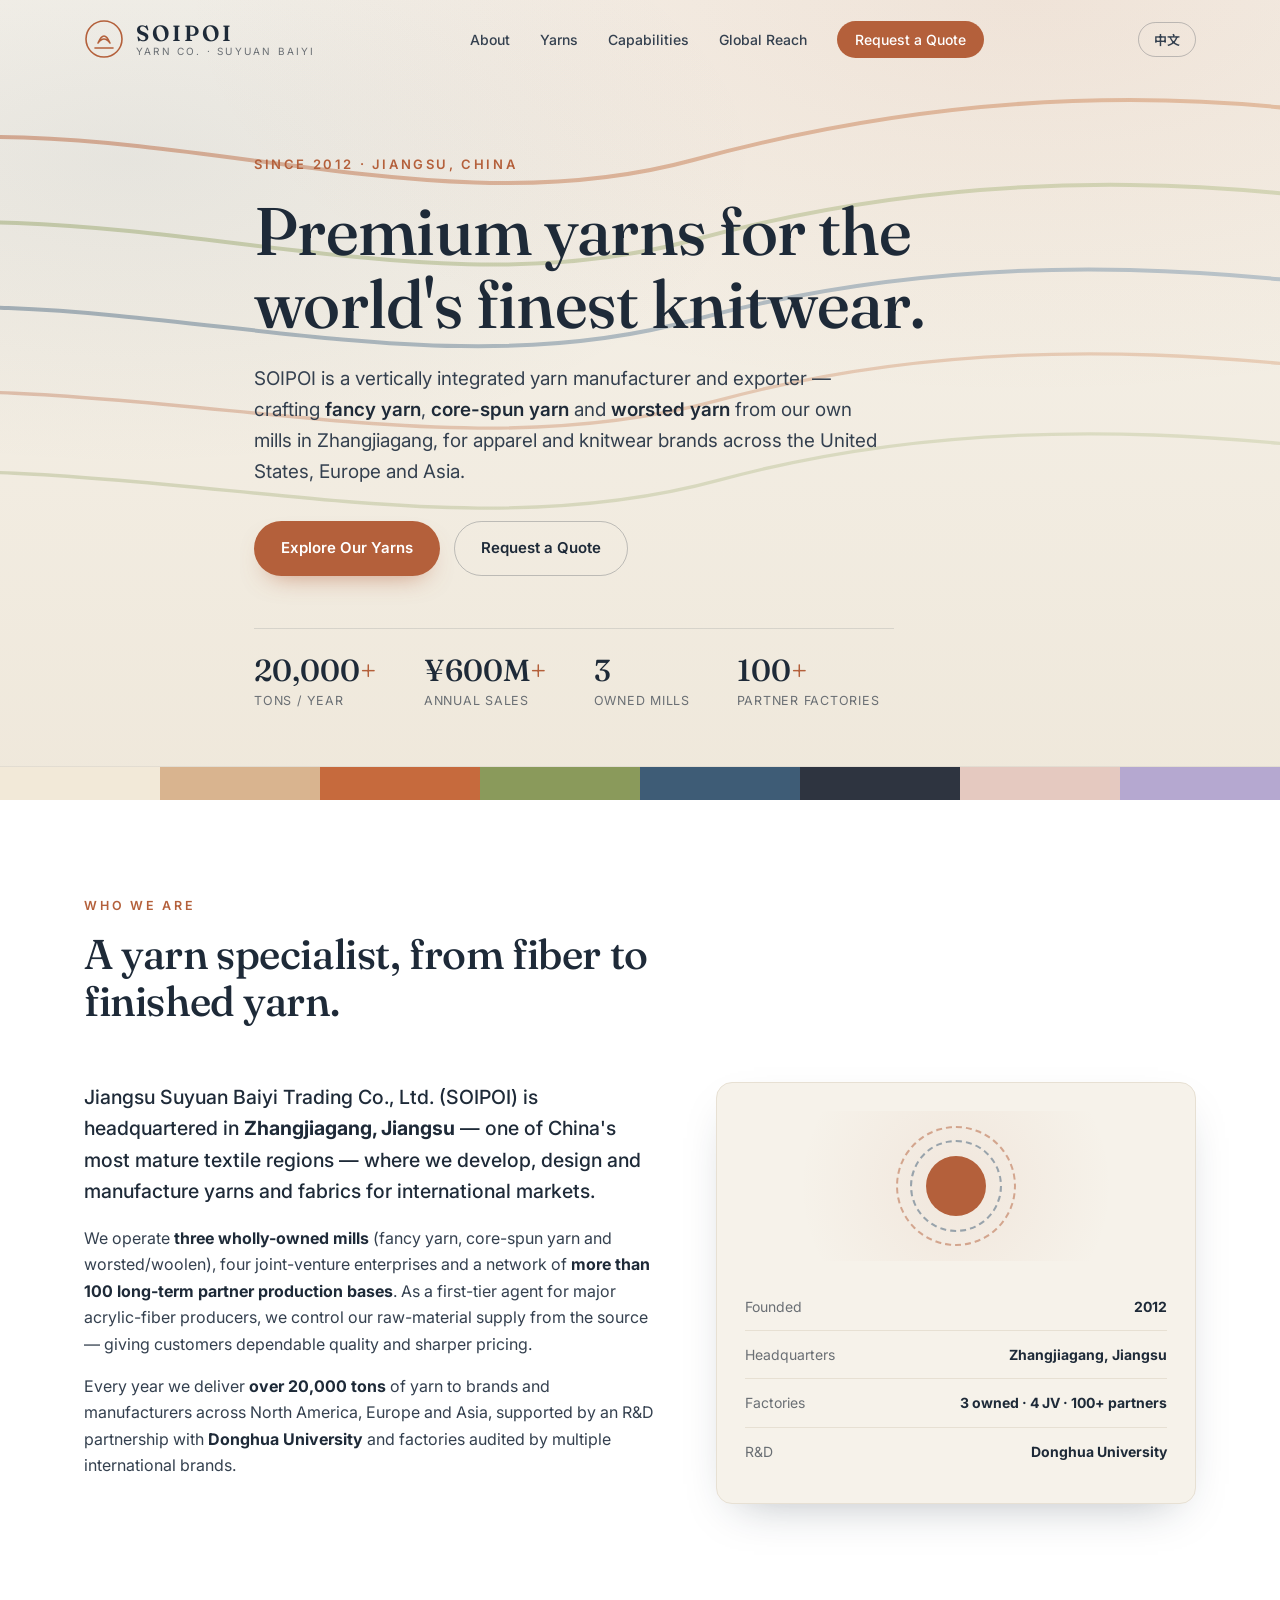
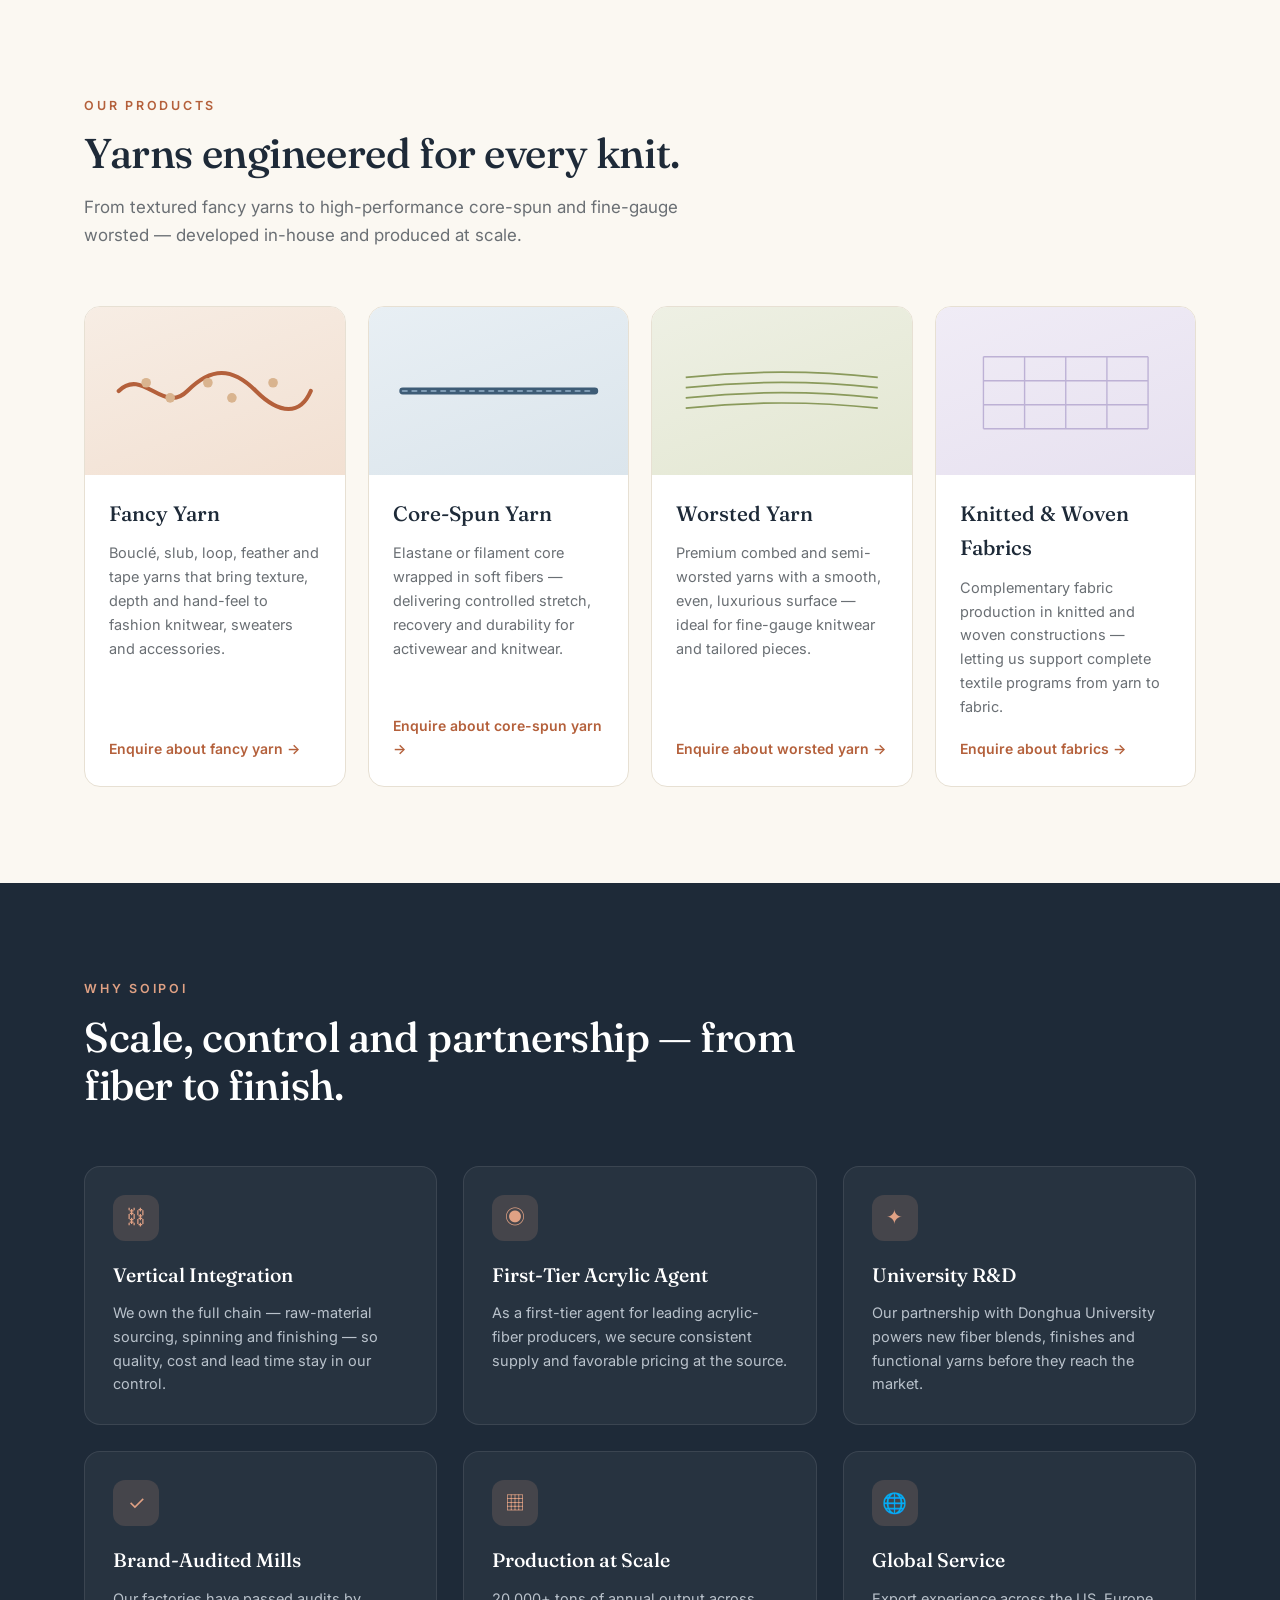
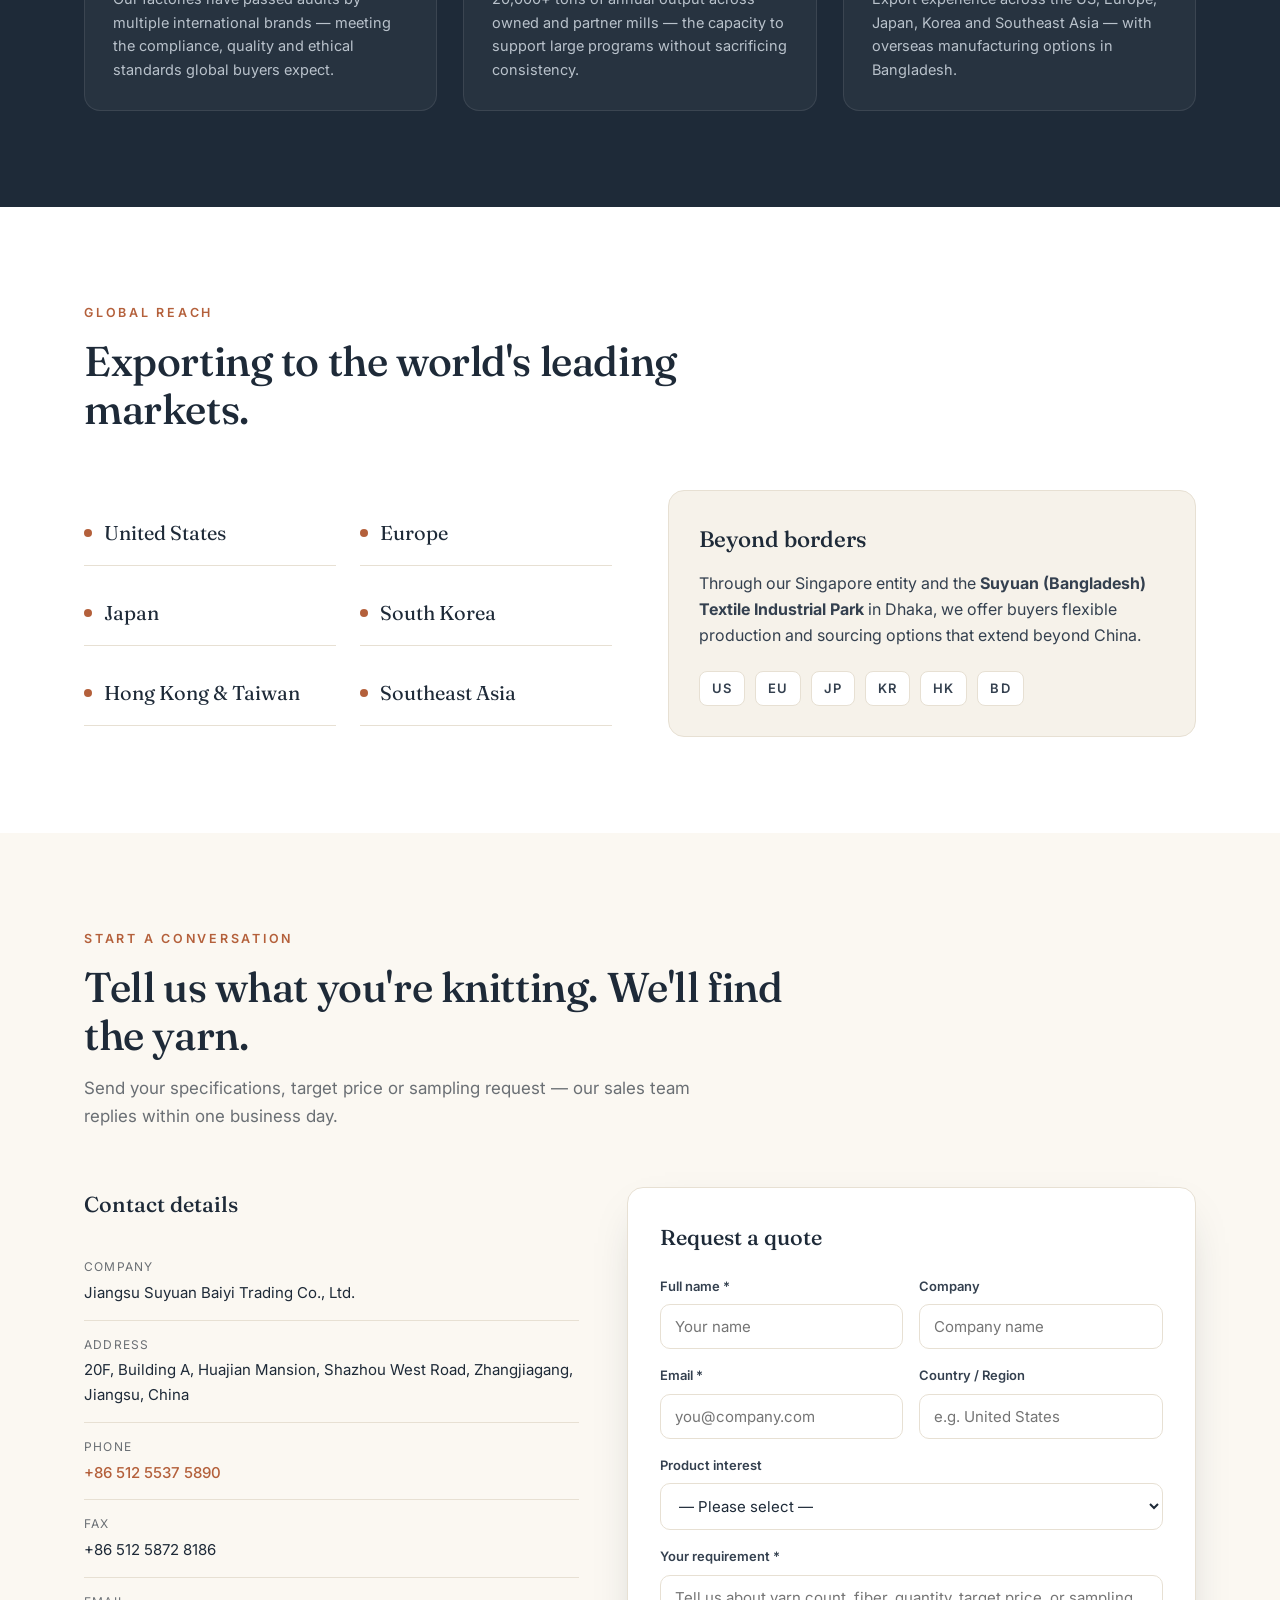
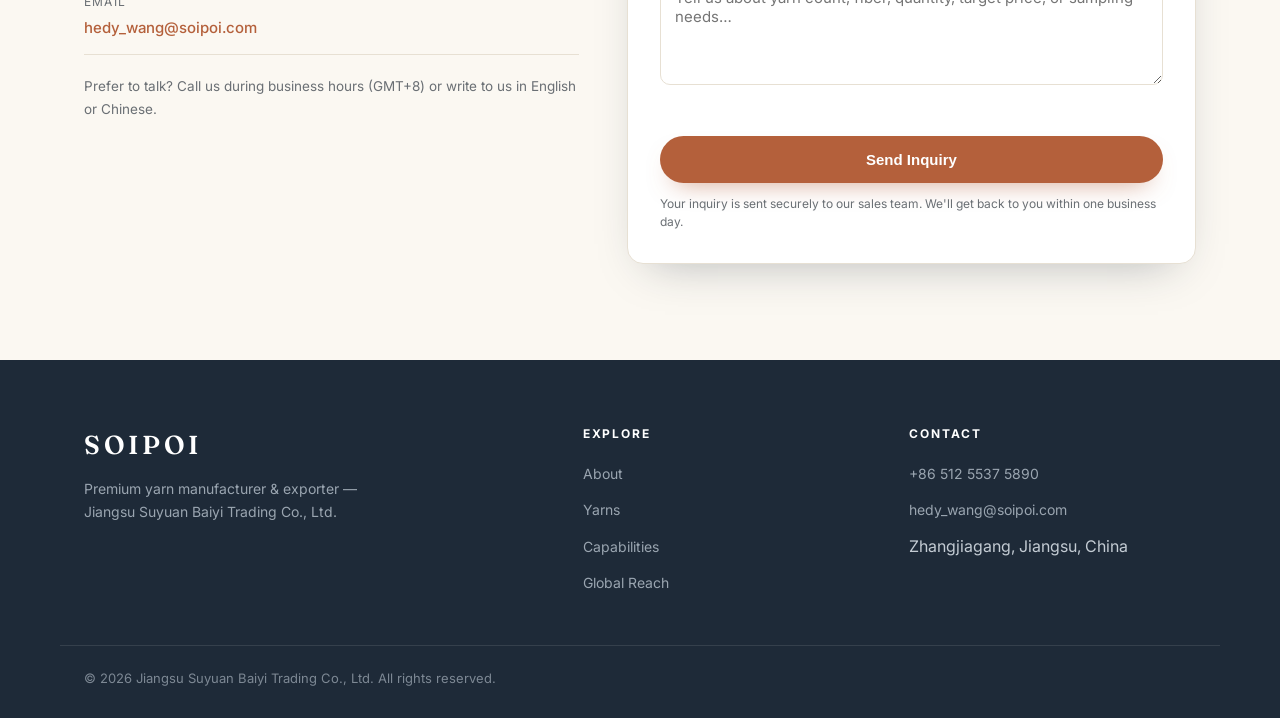
==== commit 54cf15c2: "Add bilingual EN/中文 toggle and frictionless inquiry form Co-Authored-By: Claude <noreply@anthropic.c" ====
--- a/index.html
+++ b/index.html
@@ -3,24 +3,24 @@
 <head>
   <meta charset="UTF-8" />
   <meta name="viewport" content="width=device-width, initial-scale=1.0" />
-  <title>SOIPOI — Premium Yarn Manufacturer &amp; Exporter | Jiangsu Suyuan Baiyi Trading Co., Ltd.</title>
-  <meta name="description" content="SOIPOI (Jiangsu Suyuan Baiyi Trading Co., Ltd.) is a vertically integrated yarn manufacturer and exporter in Jiangsu, China — specialist in fancy yarn, core-spun yarn, worsted yarn and knitted/woven fabrics for brands across the US, Europe and Asia." />
-  <meta name="keywords" content="fancy yarn, core-spun yarn, worsted yarn, yarn manufacturer, yarn exporter, China yarn supplier, knitted fabric, woven fabric, SOIPOI, Jiangsu Suyuan Baiyi" />
+  <title data-i18n="meta.title">SOIPOI — Premium Yarn Manufacturer &amp; Exporter | Jiangsu Suyuan Baiyi Trading Co., Ltd.</title>
+  <meta name="description" data-i18n="meta.description" content="SOIPOI (Jiangsu Suyuan Baiyi Trading Co., Ltd.) is a vertically integrated yarn manufacturer and exporter in Jiangsu, China — specialist in fancy yarn, core-spun yarn, worsted yarn and knitted/woven fabrics for brands across the US, Europe and Asia." />
+  <meta name="keywords" content="fancy yarn, core-spun yarn, worsted yarn, yarn manufacturer, yarn exporter, China yarn supplier, knitted fabric, woven fabric, SOIPOI, Jiangsu Suyuan Baiyi, 花式纱, 包芯纱, 精纺纱线, 纱线出口" />
   <meta name="author" content="Jiangsu Suyuan Baiyi Trading Co., Ltd." />
   <link rel="canonical" href="https://justonething11.github.io/soipoi-yarn/" />
 
   <!-- Open Graph -->
   <meta property="og:type" content="website" />
   <meta property="og:site_name" content="SOIPOI — Jiangsu Suyuan Baiyi" />
-  <meta property="og:title" content="SOIPOI — Premium Yarn Manufacturer &amp; Exporter" />
-  <meta property="og:description" content="Fancy, core-spun and worsted yarns from our own mills in Jiangsu, China — for the world's finest knitwear and apparel brands." />
+  <meta property="og:title" data-i18n="meta.title" content="SOIPOI — Premium Yarn Manufacturer &amp; Exporter" />
+  <meta property="og:description" data-i18n="meta.description" content="Fancy, core-spun and worsted yarns from our own mills in Jiangsu, China — for the world's finest knitwear and apparel brands." />
   <meta property="og:url" content="https://justonething11.github.io/soipoi-yarn/" />
   <meta name="twitter:card" content="summary_large_image" />
 
   <link rel="icon" type="image/svg+xml" href="favicon.svg" />
   <link rel="preconnect" href="https://fonts.googleapis.com" />
   <link rel="preconnect" href="https://fonts.gstatic.com" crossorigin />
-  <link href="https://fonts.googleapis.com/css2?family=Fraunces:opsz,wght@9..144,400;9..144,500;9..144,600&family=Inter:wght@400;500;600;700&display=swap" rel="stylesheet" />
+  <link href="https://fonts.googleapis.com/css2?family=Fraunces:opsz,wght@9..144,400;9..144,500;9..144,600&family=Inter:wght@400;500;600;700&family=Noto+Sans+SC:wght@400;500;700&display=swap" rel="stylesheet" />
   <link rel="stylesheet" href="styles.css" />
 
   <!-- Structured data for search engines -->
@@ -49,7 +49,7 @@
   </script>
 </head>
 <body>
-  <a class="skip-link" href="#main">Skip to content</a>
+  <a class="skip-link" href="#main" data-i18n="a11y.skip">Skip to content</a>
 
   <!-- ===== Header ===== -->
   <header class="site-header" id="siteHeader">
@@ -70,17 +70,20 @@
 
       <nav class="main-nav" aria-label="Primary">
         <ul>
-          <li><a href="#about">About</a></li>
-          <li><a href="#products">Yarns</a></li>
-          <li><a href="#capabilities">Capabilities</a></li>
-          <li><a href="#markets">Global Reach</a></li>
-          <li><a href="#contact" class="nav-cta">Request a Quote</a></li>
+          <li><a href="#about" data-i18n="nav.about">About</a></li>
+          <li><a href="#products" data-i18n="nav.products">Yarns</a></li>
+          <li><a href="#capabilities" data-i18n="nav.capabilities">Capabilities</a></li>
+          <li><a href="#markets" data-i18n="nav.markets">Global Reach</a></li>
+          <li><a href="#contact" class="nav-cta" data-i18n="nav.quote">Request a Quote</a></li>
         </ul>
       </nav>
 
-      <button class="nav-toggle" id="navToggle" aria-label="Toggle menu" aria-expanded="false">
-        <span></span><span></span><span></span>
-      </button>
+      <div class="header-actions">
+        <button class="lang-toggle" id="langToggle" type="button" aria-label="Switch language">中文</button>
+        <button class="nav-toggle" id="navToggle" aria-label="Toggle menu" aria-expanded="false">
+          <span></span><span></span><span></span>
+        </button>
+      </div>
     </div>
   </header>
 
@@ -114,22 +117,22 @@
       </div>
 
       <div class="container hero-inner">
-        <p class="hero-eyebrow">Since 2012 · Jiangsu, China</p>
-        <h1 class="hero-title">Premium yarns for the world's finest knitwear.</h1>
-        <p class="hero-sub">
+        <p class="hero-eyebrow" data-i18n="hero.eyebrow">Since 2012 · Jiangsu, China</p>
+        <h1 class="hero-title" data-i18n="hero.title">Premium yarns for the world's finest knitwear.</h1>
+        <p class="hero-sub" data-i18n-html="hero.sub">
           SOIPOI is a vertically integrated yarn manufacturer and exporter — crafting
           <strong>fancy yarn</strong>, <strong>core-spun yarn</strong> and <strong>worsted yarn</strong>
           from our own mills in Zhangjiagang, for apparel and knitwear brands across the United States, Europe and Asia.
         </p>
         <div class="hero-actions">
-          <a href="#products" class="btn btn-primary">Explore Our Yarns</a>
-          <a href="#contact" class="btn btn-ghost">Request a Quote</a>
+          <a href="#products" class="btn btn-primary" data-i18n="hero.cta.products">Explore Our Yarns</a>
+          <a href="#contact" class="btn btn-ghost" data-i18n="hero.cta.quote">Request a Quote</a>
         </div>
         <ul class="hero-stats">
-          <li><strong>20,000<span>+</span></strong><span>tons / year</span></li>
-          <li><strong>¥600M<span>+</span></strong><span>annual sales</span></li>
-          <li><strong>3</strong><span>owned mills</span></li>
-          <li><strong>100<span>+</span></strong><span>partner factories</span></li>
+          <li><strong>20,000<span>+</span></strong><span data-i18n="hero.stat1">tons / year</span></li>
+          <li><strong>¥600M<span>+</span></strong><span data-i18n="hero.stat2">annual sales</span></li>
+          <li><strong>3</strong><span data-i18n="hero.stat3">owned mills</span></li>
+          <li><strong>100<span>+</span></strong><span data-i18n="hero.stat4">partner factories</span></li>
         </ul>
       </div>
     </section>
@@ -138,24 +141,24 @@
     <section class="section about" id="about">
       <div class="container">
         <div class="section-head">
-          <p class="kicker">Who we are</p>
-          <h2>A yarn specialist, from fiber to finished yarn.</h2>
+          <p class="kicker" data-i18n="about.kicker">Who we are</p>
+          <h2 data-i18n="about.title">A yarn specialist, from fiber to finished yarn.</h2>
         </div>
         <div class="about-grid">
           <div class="about-copy">
-            <p class="lede">
+            <p class="lede" data-i18n-html="about.lede">
               Jiangsu Suyuan Baiyi Trading Co., Ltd. (SOIPOI) is headquartered in
               <strong>Zhangjiagang, Jiangsu</strong> — one of China's most mature textile regions —
               where we develop, design and manufacture yarns and fabrics for international markets.
             </p>
-            <p>
+            <p data-i18n-html="about.p2">
               We operate <strong>three wholly-owned mills</strong> (fancy yarn, core-spun yarn and
               worsted/woolen), four joint-venture enterprises and a network of
               <strong>more than 100 long-term partner production bases</strong>. As a first-tier agent
               for major acrylic-fiber producers, we control our raw-material supply from the source —
               giving customers dependable quality and sharper pricing.
             </p>
-            <p>
+            <p data-i18n-html="about.p3">
               Every year we deliver <strong>over 20,000 tons</strong> of yarn to brands and manufacturers
               across North America, Europe and Asia, supported by an R&amp;D partnership with
               <strong>Donghua University</strong> and factories audited by multiple international brands.
@@ -171,10 +174,10 @@
               </div>
             </div>
             <ul class="about-facts">
-              <li><span>Founded</span><strong>2012</strong></li>
-              <li><span>Headquarters</span><strong>Zhangjiagang, Jiangsu</strong></li>
-              <li><span>Factories</span><strong>3 owned · 4 JV · 100+ partners</strong></li>
-              <li><span>R&amp;D</span><strong>Donghua University</strong></li>
+              <li><span data-i18n="about.f1.label">Founded</span><strong data-i18n="about.f1.value">2012</strong></li>
+              <li><span data-i18n="about.f2.label">Headquarters</span><strong data-i18n="about.f2.value">Zhangjiagang, Jiangsu</strong></li>
+              <li><span data-i18n="about.f3.label">Factories</span><strong data-i18n="about.f3.value">3 owned · 4 JV · 100+ partners</strong></li>
+              <li><span data-i18n="about.f4.label">R&amp;D</span><strong data-i18n="about.f4.value">Donghua University</strong></li>
             </ul>
           </div>
         </div>
@@ -185,9 +188,9 @@
     <section class="section products" id="products">
       <div class="container">
         <div class="section-head">
-          <p class="kicker">Our products</p>
-          <h2>Yarns engineered for every knit.</h2>
-          <p class="section-lead">From textured fancy yarns to high-performance core-spun and fine-gauge worsted — developed in-house and produced at scale.</p>
+          <p class="kicker" data-i18n="products.kicker">Our products</p>
+          <h2 data-i18n="products.title">Yarns engineered for every knit.</h2>
+          <p class="section-lead" data-i18n="products.lead">From textured fancy yarns to high-performance core-spun and fine-gauge worsted — developed in-house and produced at scale.</p>
         </div>
 
         <div class="product-grid">
@@ -201,9 +204,9 @@
               </svg>
             </div>
             <div class="product-body">
-              <h3>Fancy Yarn</h3>
-              <p>Bouclé, slub, loop, feather and tape yarns that bring texture, depth and hand-feel to fashion knitwear, sweaters and accessories.</p>
-              <a href="#contact" class="text-link">Enquire about fancy yarn →</a>
+              <h3 data-i18n="product1.title">Fancy Yarn</h3>
+              <p data-i18n="product1.desc">Bouclé, slub, loop, feather and tape yarns that bring texture, depth and hand-feel to fashion knitwear, sweaters and accessories.</p>
+              <a href="#contact" class="text-link" data-i18n="product1.link">Enquire about fancy yarn →</a>
             </div>
           </article>
 
@@ -215,9 +218,9 @@
               </svg>
             </div>
             <div class="product-body">
-              <h3>Core-Spun Yarn</h3>
-              <p>Elastane or filament core wrapped in soft fibers — delivering controlled stretch, recovery and durability for activewear and knitwear.</p>
-              <a href="#contact" class="text-link">Enquire about core-spun yarn →</a>
+              <h3 data-i18n="product2.title">Core-Spun Yarn</h3>
+              <p data-i18n="product2.desc">Elastane or filament core wrapped in soft fibers — delivering controlled stretch, recovery and durability for activewear and knitwear.</p>
+              <a href="#contact" class="text-link" data-i18n="product2.link">Enquire about core-spun yarn →</a>
             </div>
           </article>
 
@@ -231,9 +234,9 @@
               </svg>
             </div>
             <div class="product-body">
-              <h3>Worsted Yarn</h3>
-              <p>Premium combed and semi-worsted yarns with a smooth, even, luxurious surface — ideal for fine-gauge knitwear and tailored pieces.</p>
-              <a href="#contact" class="text-link">Enquire about worsted yarn →</a>
+              <h3 data-i18n="product3.title">Worsted Yarn</h3>
+              <p data-i18n="product3.desc">Premium combed and semi-worsted yarns with a smooth, even, luxurious surface — ideal for fine-gauge knitwear and tailored pieces.</p>
+              <a href="#contact" class="text-link" data-i18n="product3.link">Enquire about worsted yarn →</a>
             </div>
           </article>
 
@@ -250,9 +253,9 @@
               </svg>
             </div>
             <div class="product-body">
-              <h3>Knitted &amp; Woven Fabrics</h3>
-              <p>Complementary fabric production in knitted and woven constructions — letting us support complete textile programs from yarn to fabric.</p>
-              <a href="#contact" class="text-link">Enquire about fabrics →</a>
+              <h3 data-i18n="product4.title">Knitted &amp; Woven Fabrics</h3>
+              <p data-i18n="product4.desc">Complementary fabric production in knitted and woven constructions — letting us support complete textile programs from yarn to fabric.</p>
+              <a href="#contact" class="text-link" data-i18n="product4.link">Enquire about fabrics →</a>
             </div>
           </article>
         </div>
@@ -263,39 +266,39 @@
     <section class="section capabilities" id="capabilities">
       <div class="container">
         <div class="section-head">
-          <p class="kicker">Why SOIPOI</p>
-          <h2>Scale, control and partnership — from fiber to finish.</h2>
+          <p class="kicker" data-i18n="cap.kicker">Why SOIPOI</p>
+          <h2 data-i18n="cap.title">Scale, control and partnership — from fiber to finish.</h2>
         </div>
         <div class="capability-grid">
           <div class="capability">
             <span class="cap-icon" aria-hidden="true">⛓</span>
-            <h3>Vertical Integration</h3>
-            <p>We own the full chain — raw-material sourcing, spinning and finishing — so quality, cost and lead time stay in our control.</p>
+            <h3 data-i18n="cap1.title">Vertical Integration</h3>
+            <p data-i18n="cap1.desc">We own the full chain — raw-material sourcing, spinning and finishing — so quality, cost and lead time stay in our control.</p>
           </div>
           <div class="capability">
             <span class="cap-icon" aria-hidden="true">◉</span>
-            <h3>First-Tier Acrylic Agent</h3>
-            <p>As a first-tier agent for leading acrylic-fiber producers, we secure consistent supply and favorable pricing at the source.</p>
+            <h3 data-i18n="cap2.title">First-Tier Acrylic Agent</h3>
+            <p data-i18n="cap2.desc">As a first-tier agent for leading acrylic-fiber producers, we secure consistent supply and favorable pricing at the source.</p>
           </div>
           <div class="capability">
             <span class="cap-icon" aria-hidden="true">✦</span>
-            <h3>University R&amp;D</h3>
-            <p>Our partnership with Donghua University powers new fiber blends, finishes and functional yarns before they reach the market.</p>
+            <h3 data-i18n="cap3.title">University R&amp;D</h3>
+            <p data-i18n="cap3.desc">Our partnership with Donghua University powers new fiber blends, finishes and functional yarns before they reach the market.</p>
           </div>
           <div class="capability">
             <span class="cap-icon" aria-hidden="true">✓</span>
-            <h3>Brand-Audited Mills</h3>
-            <p>Our factories have passed audits by multiple international brands — meeting the compliance, quality and ethical standards global buyers expect.</p>
+            <h3 data-i18n="cap4.title">Brand-Audited Mills</h3>
+            <p data-i18n="cap4.desc">Our factories have passed audits by multiple international brands — meeting the compliance, quality and ethical standards global buyers expect.</p>
           </div>
           <div class="capability">
             <span class="cap-icon" aria-hidden="true">▦</span>
-            <h3>Production at Scale</h3>
-            <p>20,000+ tons of annual output across owned and partner mills — the capacity to support large programs without sacrificing consistency.</p>
+            <h3 data-i18n="cap5.title">Production at Scale</h3>
+            <p data-i18n="cap5.desc">20,000+ tons of annual output across owned and partner mills — the capacity to support large programs without sacrificing consistency.</p>
           </div>
           <div class="capability">
             <span class="cap-icon" aria-hidden="true">🌐</span>
-            <h3>Global Service</h3>
-            <p>Export experience across the US, Europe, Japan, Korea and Southeast Asia — with overseas manufacturing options in Bangladesh.</p>
+            <h3 data-i18n="cap6.title">Global Service</h3>
+            <p data-i18n="cap6.desc">Export experience across the US, Europe, Japan, Korea and Southeast Asia — with overseas manufacturing options in Bangladesh.</p>
           </div>
         </div>
       </div>
@@ -305,21 +308,21 @@
     <section class="section markets" id="markets">
       <div class="container">
         <div class="section-head">
-          <p class="kicker">Global reach</p>
-          <h2>Exporting to the world's leading markets.</h2>
+          <p class="kicker" data-i18n="markets.kicker">Global reach</p>
+          <h2 data-i18n="markets.title">Exporting to the world's leading markets.</h2>
         </div>
         <div class="markets-grid">
           <ul class="market-list">
-            <li>United States</li>
-            <li>Europe</li>
-            <li>Japan</li>
-            <li>South Korea</li>
-            <li>Hong Kong &amp; Taiwan</li>
-            <li>Southeast Asia</li>
+            <li data-i18n="market1">United States</li>
+            <li data-i18n="market2">Europe</li>
+            <li data-i18n="market3">Japan</li>
+            <li data-i18n="market4">South Korea</li>
+            <li data-i18n="market5">Hong Kong &amp; Taiwan</li>
+            <li data-i18n="market6">Southeast Asia</li>
           </ul>
           <div class="market-note">
-            <h3>Beyond borders</h3>
-            <p>
+            <h3 data-i18n="markets.note.title">Beyond borders</h3>
+            <p data-i18n-html="markets.note.desc">
               Through our Singapore entity and the <strong>Suyuan (Bangladesh) Textile Industrial Park</strong> in Dhaka,
               we offer buyers flexible production and sourcing options that extend beyond China.
             </p>
@@ -336,64 +339,68 @@
     <section class="section contact" id="contact">
       <div class="container">
         <div class="section-head">
-          <p class="kicker">Start a conversation</p>
-          <h2>Tell us what you're knitting. We'll find the yarn.</h2>
-          <p class="section-lead">Send your specifications, target price or sampling request — our sales team replies within one business day.</p>
+          <p class="kicker" data-i18n="contact.kicker">Start a conversation</p>
+          <h2 data-i18n="contact.title">Tell us what you're knitting. We'll find the yarn.</h2>
+          <p class="section-lead" data-i18n="contact.lead">Send your specifications, target price or sampling request — our sales team replies within one business day.</p>
         </div>
 
         <div class="contact-grid">
           <div class="contact-info">
-            <h3>Contact details</h3>
+            <h3 data-i18n="contact.info.title">Contact details</h3>
             <dl>
-              <div><dt>Company</dt><dd>Jiangsu Suyuan Baiyi Trading Co., Ltd.</dd></div>
-              <div><dt>Address</dt><dd>20F, Building A, Huajian Mansion, Shazhou West Road, Zhangjiagang, Jiangsu, China</dd></div>
-              <div><dt>Phone</dt><dd><a href="tel:+8651255375890">+86 512 5537 5890</a></dd></div>
-              <div><dt>Fax</dt><dd>+86 512 5872 8186</dd></div>
-              <div><dt>Email</dt><dd><a href="mailto:hedy_wang@soipoi.com">hedy_wang@soipoi.com</a></dd></div>
+              <div><dt data-i18n="contact.company.label">Company</dt><dd data-i18n="contact.company.value">Jiangsu Suyuan Baiyi Trading Co., Ltd.</dd></div>
+              <div><dt data-i18n="contact.address.label">Address</dt><dd data-i18n="contact.address.value">20F, Building A, Huajian Mansion, Shazhou West Road, Zhangjiagang, Jiangsu, China</dd></div>
+              <div><dt data-i18n="contact.phone.label">Phone</dt><dd><a href="tel:+8651255375890">+86 512 5537 5890</a></dd></div>
+              <div><dt data-i18n="contact.fax.label">Fax</dt><dd>+86 512 5872 8186</dd></div>
+              <div><dt data-i18n="contact.email.label">Email</dt><dd><a href="mailto:hedy_wang@soipoi.com">hedy_wang@soipoi.com</a></dd></div>
             </dl>
-            <p class="contact-note">Prefer to talk? Call us during business hours (GMT+8) or write to us in English or Chinese.</p>
-          </div>
-
-          <form class="inquiry-form" id="inquiryForm" novalidate>
-            <h3>Request a quote</h3>
+            <p class="contact-note" data-i18n="contact.note">Prefer to talk? Call us during business hours (GMT+8) or write to us in English or Chinese.</p>
+          </div>
+
+          <form class="inquiry-form" id="inquiryForm" method="POST" action="https://formsubmit.co/hedy_wang@soipoi.com" novalidate>
+            <input type="hidden" name="_subject" value="New inquiry from the SOIPOI website" />
+            <input type="hidden" name="_captcha" value="false" />
+            <input type="hidden" name="_template" value="table" />
+            <input type="text" name="_honey" style="display:none" tabindex="-1" autocomplete="off" />
+            <h3 data-i18n="form.title">Request a quote</h3>
             <div class="form-row">
               <div class="field">
-                <label for="f-name">Full name *</label>
-                <input id="f-name" name="name" type="text" required autocomplete="name" placeholder="Your name" />
+                <label for="f-name" data-i18n="form.name.label">Full name *</label>
+                <input id="f-name" name="name" type="text" required autocomplete="name" placeholder="Your name" data-i18n-ph="form.name.ph" />
               </div>
               <div class="field">
-                <label for="f-company">Company</label>
-                <input id="f-company" name="company" type="text" autocomplete="organization" placeholder="Company name" />
+                <label for="f-company" data-i18n="form.company.label">Company</label>
+                <input id="f-company" name="company" type="text" autocomplete="organization" placeholder="Company name" data-i18n-ph="form.company.ph" />
               </div>
             </div>
             <div class="form-row">
               <div class="field">
-                <label for="f-email">Email *</label>
-                <input id="f-email" name="email" type="email" required autocomplete="email" placeholder="you@company.com" />
+                <label for="f-email" data-i18n="form.email.label">Email *</label>
+                <input id="f-email" name="email" type="email" required autocomplete="email" placeholder="you@company.com" data-i18n-ph="form.email.ph" />
               </div>
               <div class="field">
-                <label for="f-country">Country / Region</label>
-                <input id="f-country" name="country" type="text" autocomplete="country-name" placeholder="e.g. United States" />
+                <label for="f-country" data-i18n="form.country.label">Country / Region</label>
+                <input id="f-country" name="country" type="text" autocomplete="country-name" placeholder="e.g. United States" data-i18n-ph="form.country.ph" />
               </div>
             </div>
             <div class="field">
-              <label for="f-interest">Product interest</label>
+              <label for="f-interest" data-i18n="form.interest.label">Product interest</label>
               <select id="f-interest" name="interest">
-                <option value="">— Please select —</option>
-                <option>Fancy Yarn</option>
-                <option>Core-Spun Yarn</option>
-                <option>Worsted Yarn</option>
-                <option>Knitted / Woven Fabrics</option>
-                <option>Other / Not sure yet</option>
+                <option value="" data-i18n="form.interest.placeholder">— Please select —</option>
+                <option value="Fancy Yarn" data-i18n="form.interest.fancy">Fancy Yarn</option>
+                <option value="Core-Spun Yarn" data-i18n="form.interest.corespun">Core-Spun Yarn</option>
+                <option value="Worsted Yarn" data-i18n="form.interest.worsted">Worsted Yarn</option>
+                <option value="Knitted / Woven Fabrics" data-i18n="form.interest.fabric">Knitted / Woven Fabrics</option>
+                <option value="Other" data-i18n="form.interest.other">Other / Not sure yet</option>
               </select>
             </div>
             <div class="field">
-              <label for="f-message">Your requirement *</label>
-              <textarea id="f-message" name="message" rows="4" required placeholder="Tell us about yarn count, fiber, quantity, target price, or sampling needs…"></textarea>
-            </div>
-            <p class="form-hint" id="formHint" role="status"></p>
-            <button type="submit" class="btn btn-primary btn-block">Send Inquiry</button>
-            <p class="form-fineprint">This form opens your email client with your message addressed to our sales team. No data is stored on this site.</p>
+              <label for="f-message" data-i18n="form.message.label">Your requirement *</label>
+              <textarea id="f-message" name="message" rows="4" required placeholder="Tell us about yarn count, fiber, quantity, target price, or sampling needs…" data-i18n-ph="form.message.ph"></textarea>
+            </div>
+            <p class="form-hint" id="formHint" role="status" aria-live="polite"></p>
+            <button type="submit" class="btn btn-primary btn-block" data-i18n="form.submit">Send Inquiry</button>
+            <p class="form-fineprint" data-i18n="form.fineprint">Your inquiry is sent securely to our sales team. We'll get back to you within one business day.</p>
           </form>
         </div>
       </div>
@@ -405,28 +412,28 @@
     <div class="container footer-grid">
       <div class="footer-brand">
         <span class="brand-name">SOIPOI</span>
-        <p>Premium yarn manufacturer &amp; exporter — Jiangsu Suyuan Baiyi Trading Co., Ltd.</p>
+        <p data-i18n="footer.tagline">Premium yarn manufacturer &amp; exporter — Jiangsu Suyuan Baiyi Trading Co., Ltd.</p>
       </div>
       <div class="footer-col">
-        <h4>Explore</h4>
+        <h4 data-i18n="footer.explore">Explore</h4>
         <ul>
-          <li><a href="#about">About</a></li>
-          <li><a href="#products">Yarns</a></li>
-          <li><a href="#capabilities">Capabilities</a></li>
-          <li><a href="#markets">Global Reach</a></li>
+          <li><a href="#about" data-i18n="nav.about">About</a></li>
+          <li><a href="#products" data-i18n="nav.products">Yarns</a></li>
+          <li><a href="#capabilities" data-i18n="nav.capabilities">Capabilities</a></li>
+          <li><a href="#markets" data-i18n="nav.markets">Global Reach</a></li>
         </ul>
       </div>
       <div class="footer-col">
-        <h4>Contact</h4>
+        <h4 data-i18n="footer.contact">Contact</h4>
         <ul>
           <li><a href="tel:+8651255375890">+86 512 5537 5890</a></li>
           <li><a href="mailto:hedy_wang@soipoi.com">hedy_wang@soipoi.com</a></li>
-          <li>Zhangjiagang, Jiangsu, China</li>
+          <li data-i18n="footer.address">Zhangjiagang, Jiangsu, China</li>
         </ul>
       </div>
     </div>
     <div class="container footer-bottom">
-      <p>© <span id="year">2026</span> Jiangsu Suyuan Baiyi Trading Co., Ltd. All rights reserved.</p>
+      <p>© <span id="year">2026</span> <span data-i18n="footer.copyright">Jiangsu Suyuan Baiyi Trading Co., Ltd. All rights reserved.</span></p>
     </div>
   </footer>
 
--- a/styles.css
+++ b/styles.css
@@ -19,7 +19,7 @@
   --radius: 16px;
   --maxw: 1160px;
   --font-serif: "Fraunces", Georgia, "Times New Roman", serif;
-  --font-sans: "Inter", -apple-system, BlinkMacSystemFont, "Segoe UI", Roboto, Helvetica, Arial, sans-serif;
+  --font-sans: "Inter", "Noto Sans SC", -apple-system, BlinkMacSystemFont, "Segoe UI", Roboto, Helvetica, Arial, sans-serif;
 }
 
 * { margin: 0; padding: 0; box-sizing: border-box; }
@@ -81,6 +81,16 @@
   font-weight: 600; transition: background 0.2s ease, transform 0.2s ease;
 }
 .nav-cta:hover { background: var(--accent-dark); transform: translateY(-1px); }
+
+.header-actions { display: flex; align-items: center; gap: 12px; }
+
+.lang-toggle {
+  background: transparent; border: 1px solid rgba(30,42,56,0.25); color: var(--ink-soft);
+  padding: 7px 15px; border-radius: 999px; font-size: 13px; font-weight: 600; cursor: pointer;
+  font-family: var(--font-sans); transition: border-color 0.2s ease, color 0.2s ease, background 0.2s ease;
+  white-space: nowrap;
+}
+.lang-toggle:hover { border-color: var(--ink); color: var(--ink); background: rgba(30,42,56,0.04); }
 
 .nav-toggle { display: none; background: none; border: 0; cursor: pointer; padding: 8px; }
 .nav-toggle span {
@@ -270,8 +280,10 @@
   outline: none; border-color: var(--accent); box-shadow: 0 0 0 3px rgba(180,96,59,0.14);
 }
 .field textarea { resize: vertical; min-height: 110px; }
-.form-hint { font-size: 13.5px; color: var(--accent); min-height: 20px; margin-bottom: 8px; }
+.form-hint { font-size: 13.5px; color: var(--muted); min-height: 20px; margin-bottom: 8px; }
 .form-hint.error { color: #b23a3a; }
+.form-hint.success { color: #2e7d43; font-weight: 500; }
+button[disabled] { opacity: 0.65; cursor: not-allowed; }
 .form-fineprint { font-size: 12px; color: var(--muted); margin-top: 12px; line-height: 1.5; }
 
 /* ===== Footer ===== */
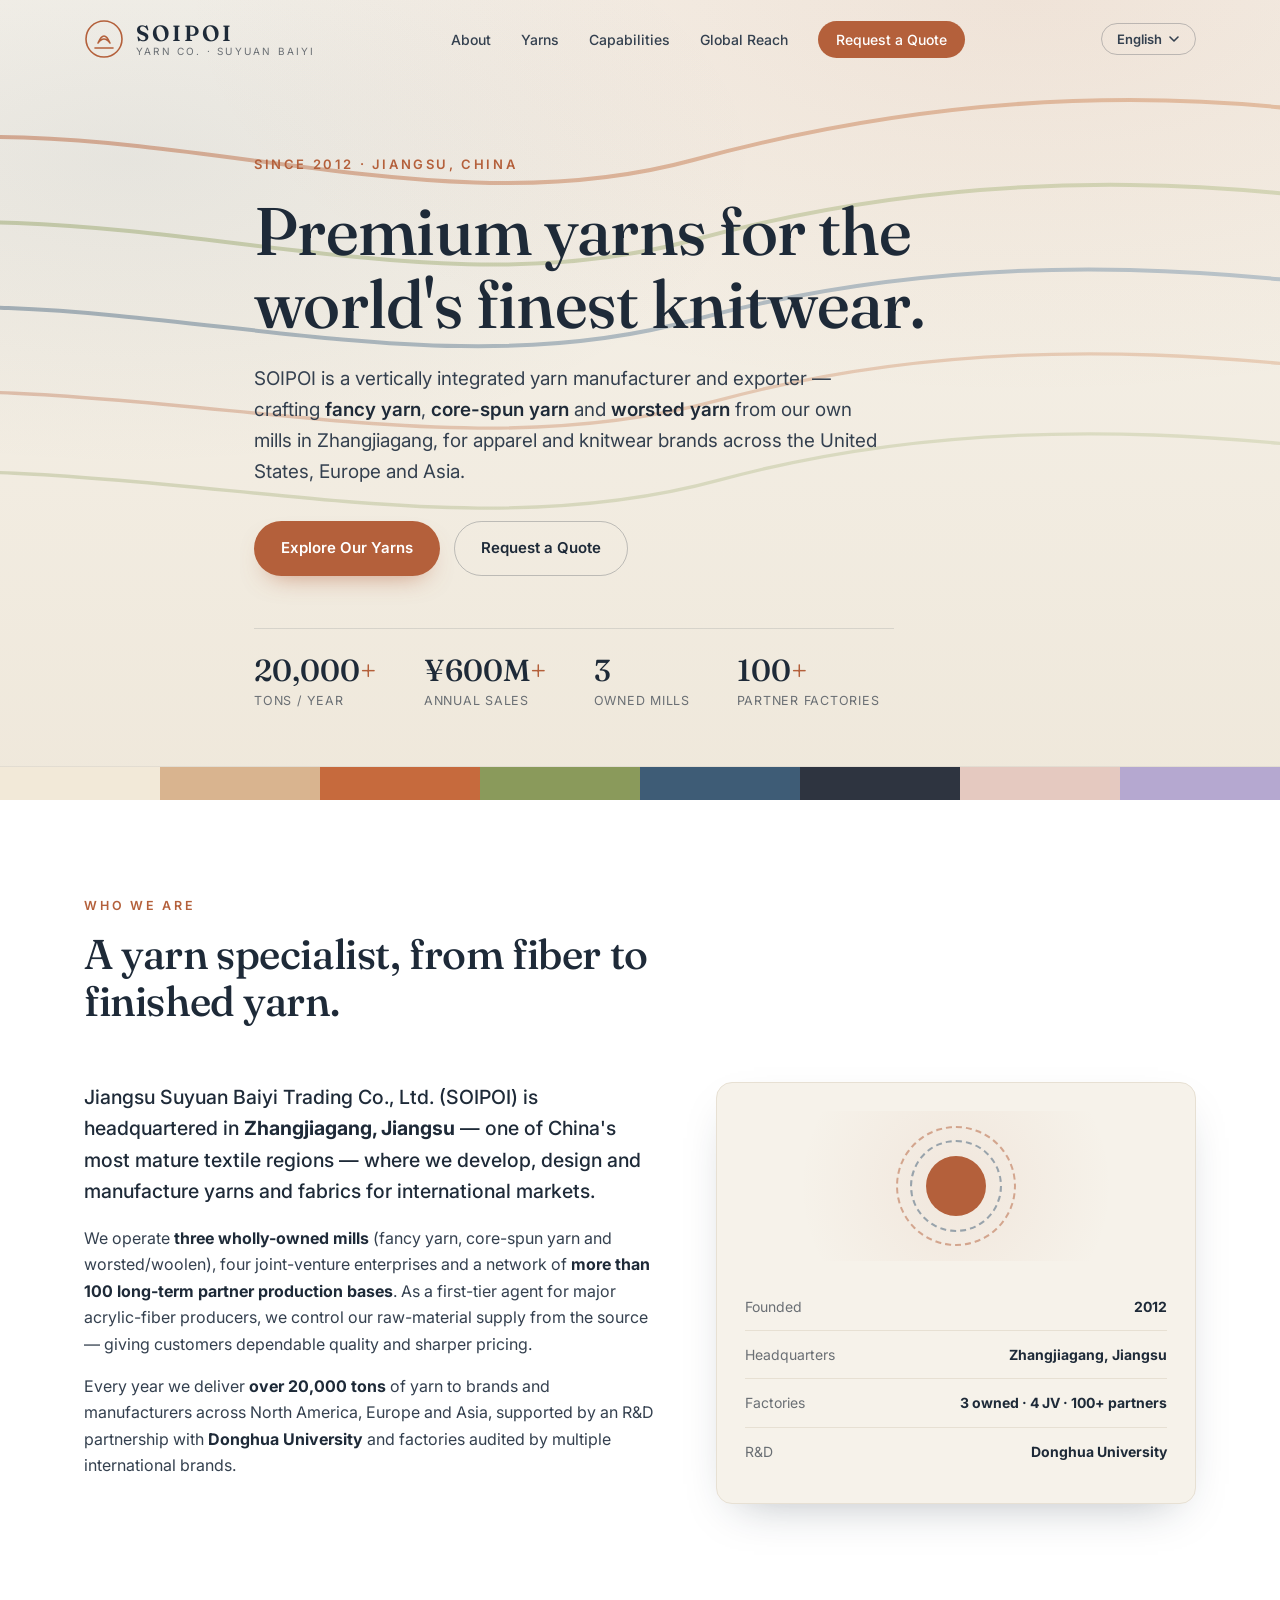
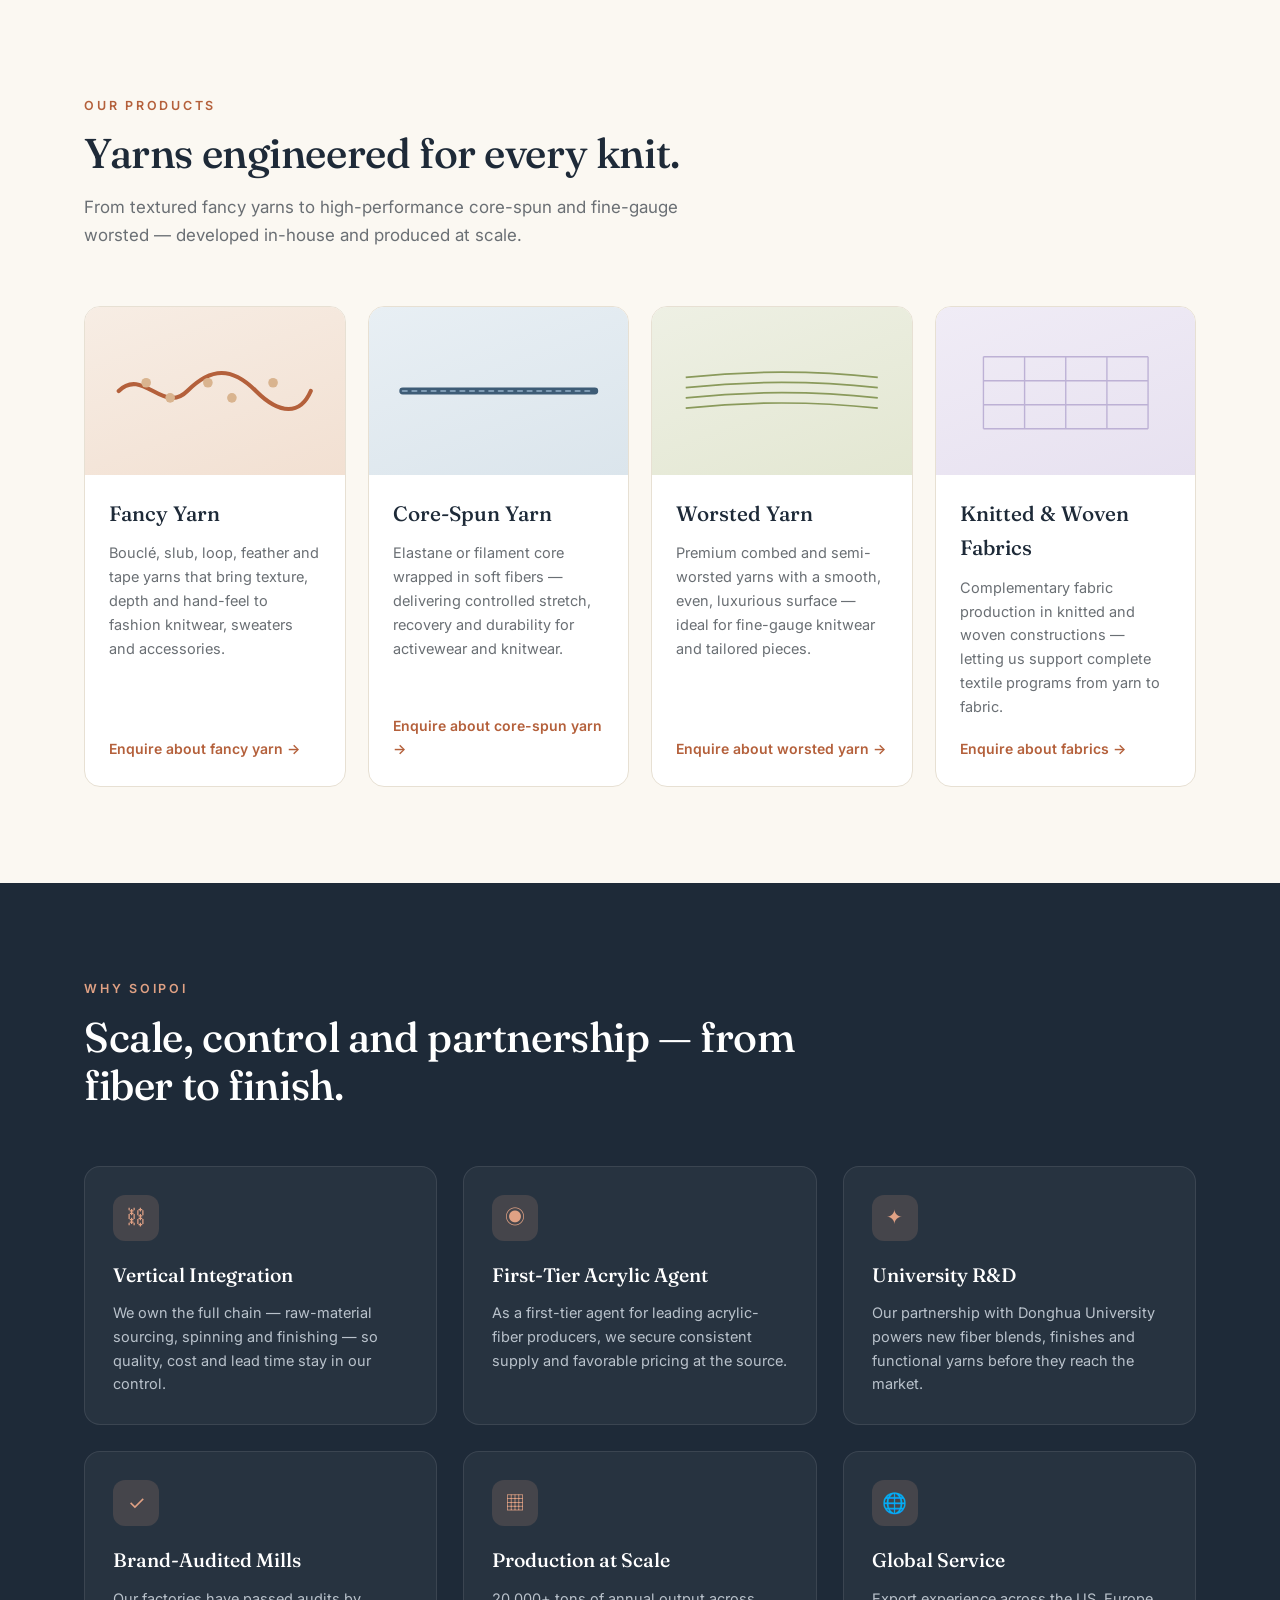
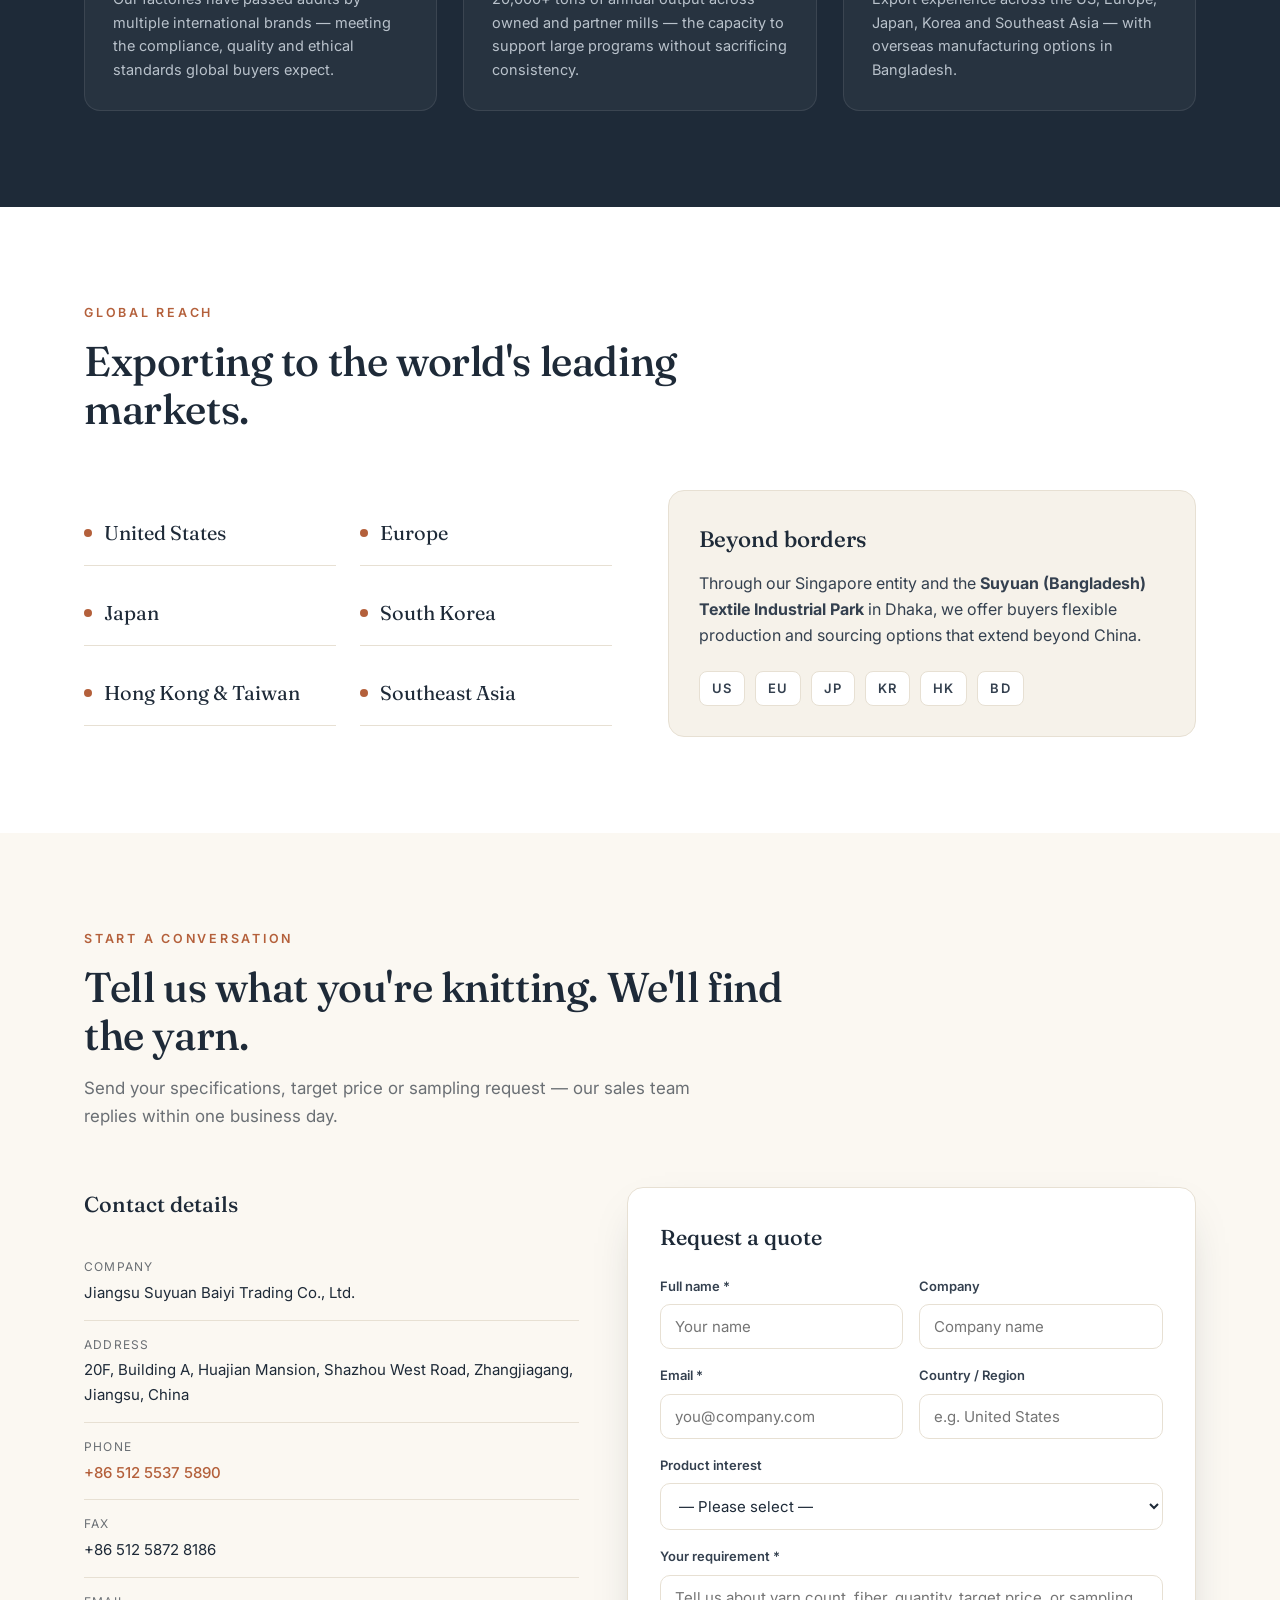
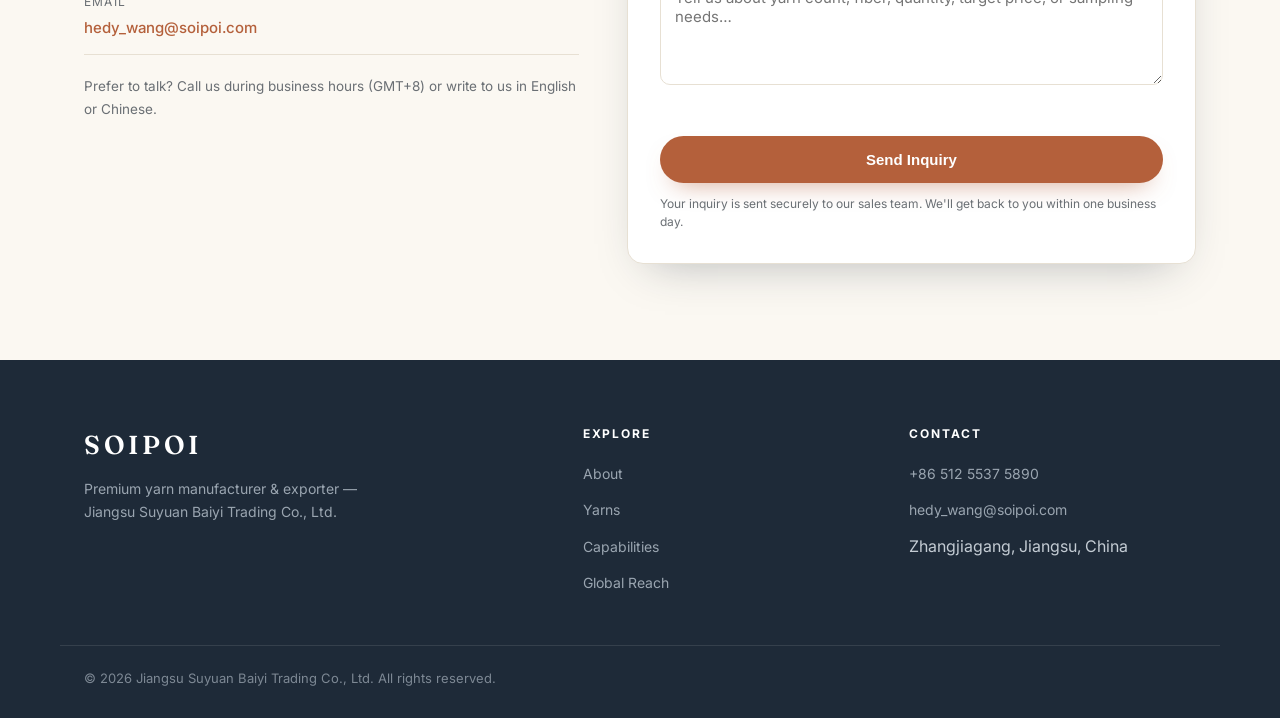
==== commit 4ff48aa2: "Add 6-language support (EN/ZH/ES/JA/KO/DE) with per-locale cultural theming Co-Authored-By: Claude <" ====
--- a/index.html
+++ b/index.html
@@ -20,7 +20,7 @@
   <link rel="icon" type="image/svg+xml" href="favicon.svg" />
   <link rel="preconnect" href="https://fonts.googleapis.com" />
   <link rel="preconnect" href="https://fonts.gstatic.com" crossorigin />
-  <link href="https://fonts.googleapis.com/css2?family=Fraunces:opsz,wght@9..144,400;9..144,500;9..144,600&family=Inter:wght@400;500;600;700&family=Noto+Sans+SC:wght@400;500;700&display=swap" rel="stylesheet" />
+  <link href="https://fonts.googleapis.com/css2?family=Fraunces:opsz,wght@9..144,400;9..144,500;9..144,600&family=Inter:wght@400;500;600;700&family=Noto+Sans+SC:wght@400;500;700&family=Noto+Serif+SC:wght@500;600&display=swap" rel="stylesheet" />
   <link rel="stylesheet" href="styles.css" />
 
   <!-- Structured data for search engines -->
@@ -79,7 +79,13 @@
       </nav>
 
       <div class="header-actions">
-        <button class="lang-toggle" id="langToggle" type="button" aria-label="Switch language">中文</button>
+        <div class="lang-select" id="langSelect">
+          <button class="lang-toggle" id="langToggle" type="button" aria-haspopup="listbox" aria-expanded="false" aria-label="Select language">
+            <span id="langLabel">English</span>
+            <svg class="lang-chev" viewBox="0 0 12 12" width="12" height="12" aria-hidden="true"><path d="M2 4l4 4 4-4" fill="none" stroke="currentColor" stroke-width="1.6" stroke-linecap="round" stroke-linejoin="round"/></svg>
+          </button>
+          <ul class="lang-menu" id="langMenu" role="listbox" aria-label="Languages"></ul>
+        </div>
         <button class="nav-toggle" id="navToggle" aria-label="Toggle menu" aria-expanded="false">
           <span></span><span></span><span></span>
         </button>
--- a/styles.css
+++ b/styles.css
@@ -22,6 +22,44 @@
   --font-sans: "Inter", "Noto Sans SC", -apple-system, BlinkMacSystemFont, "Segoe UI", Roboto, Helvetica, Arial, sans-serif;
 }
 
+/* ============================================================
+   Locale themes — cultural accent per language
+   (text switches in JS; colors/fonts switch here via [data-lang])
+   ============================================================ */
+html[data-lang="zh"] {
+  --accent: #b03a2e;        /* 中国红 · vermilion */
+  --accent-dark: #8f2d24;
+  --sage: #7a8b3f;          /* 竹青 · bamboo green */
+  --font-serif: "Fraunces", "Noto Serif SC", Georgia, "Times New Roman", serif;
+}
+html[data-lang="es"] {
+  --accent: #a93226;        /* 西班牙深红 · crimson */
+  --accent-dark: #8a2820;
+  --sage: #b08a3a;          /* 暖金橄榄 · warm gold */
+  --cream: #f7f1e6;
+}
+html[data-lang="ja"] {
+  --accent: #2c4a6e;        /* 藍 · indigo */
+  --accent-dark: #213a58;
+  --sage: #5b7a4b;          /* 苔緑 · moss */
+  --blue: #2c4a6e;
+  --cream: #f4f2ed;
+  --cream-2: #faf9f5;
+}
+html[data-lang="ko"] {
+  --accent: #1e5fa8;        /* 서울 블루 · Seoul blue */
+  --accent-dark: #17497f;
+  --blue: #1e5fa8;
+  --cream: #f5f5f2;
+}
+html[data-lang="de"] {
+  --accent: #24508c;        /* 工业蓝 · industrial steel blue */
+  --accent-dark: #1b3d6e;
+  --blue: #24508c;
+  --cream: #f5f4f1;
+  --cream-2: #fafafa;
+}
+
 * { margin: 0; padding: 0; box-sizing: border-box; }
 
 html { scroll-behavior: smooth; scroll-padding-top: 88px; }
@@ -84,13 +122,31 @@
 
 .header-actions { display: flex; align-items: center; gap: 12px; }
 
+.lang-select { position: relative; }
+
 .lang-toggle {
+  display: inline-flex; align-items: center; gap: 6px;
   background: transparent; border: 1px solid rgba(30,42,56,0.25); color: var(--ink-soft);
   padding: 7px 15px; border-radius: 999px; font-size: 13px; font-weight: 600; cursor: pointer;
   font-family: var(--font-sans); transition: border-color 0.2s ease, color 0.2s ease, background 0.2s ease;
   white-space: nowrap;
 }
 .lang-toggle:hover { border-color: var(--ink); color: var(--ink); background: rgba(30,42,56,0.04); }
+.lang-chev { transition: transform 0.2s ease; flex: none; }
+.lang-toggle[aria-expanded="true"] .lang-chev { transform: rotate(180deg); }
+
+.lang-menu {
+  position: absolute; top: calc(100% + 8px); right: 0; z-index: 60;
+  min-width: 156px; background: #fff; border: 1px solid var(--line); border-radius: 12px;
+  box-shadow: var(--shadow); padding: 6px; display: none;
+}
+.lang-menu.open { display: block; }
+.lang-menu li {
+  padding: 9px 14px; border-radius: 8px; font-size: 14px; cursor: pointer; color: var(--ink-soft);
+  transition: background 0.15s ease, color 0.15s ease; list-style: none;
+}
+.lang-menu li:hover { background: var(--cream); }
+.lang-menu li.active { color: var(--accent); font-weight: 600; background: rgba(180,96,59,0.08); }
 
 .nav-toggle { display: none; background: none; border: 0; cursor: pointer; padding: 8px; }
 .nav-toggle span {
